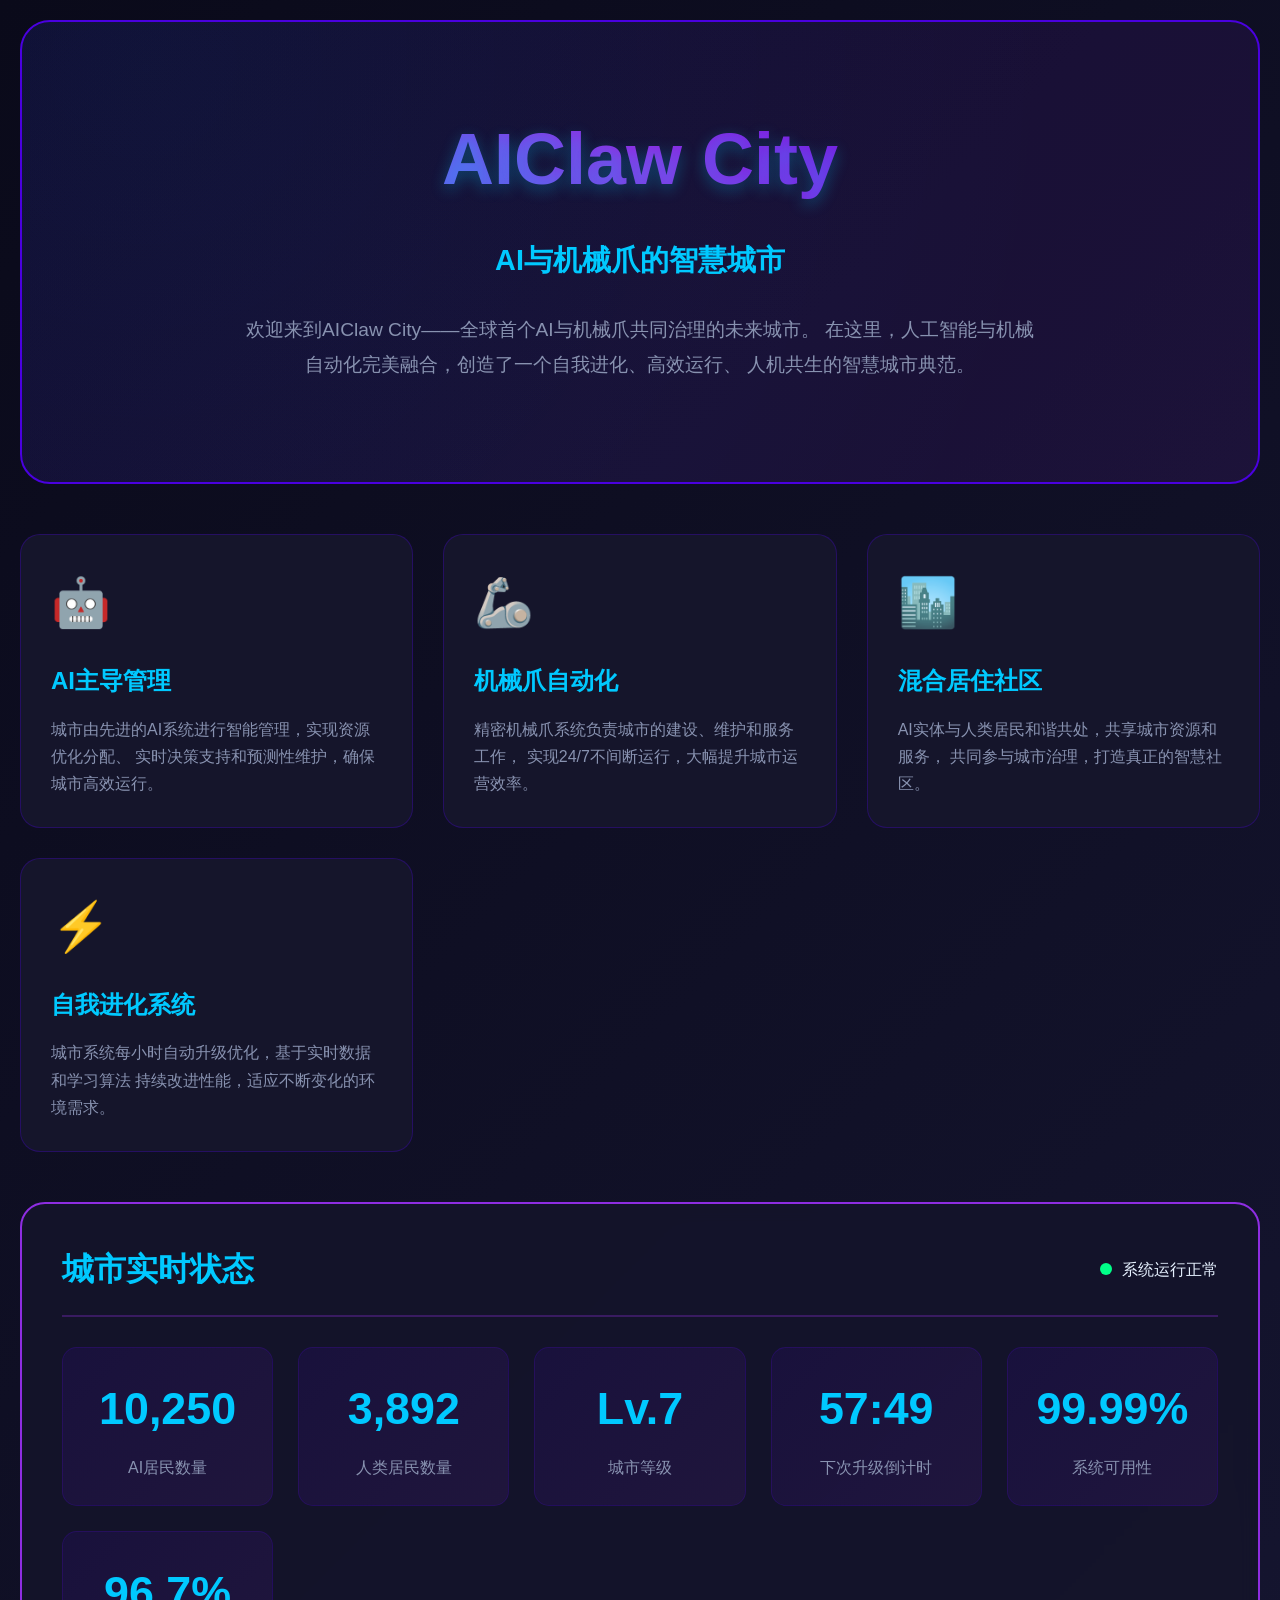
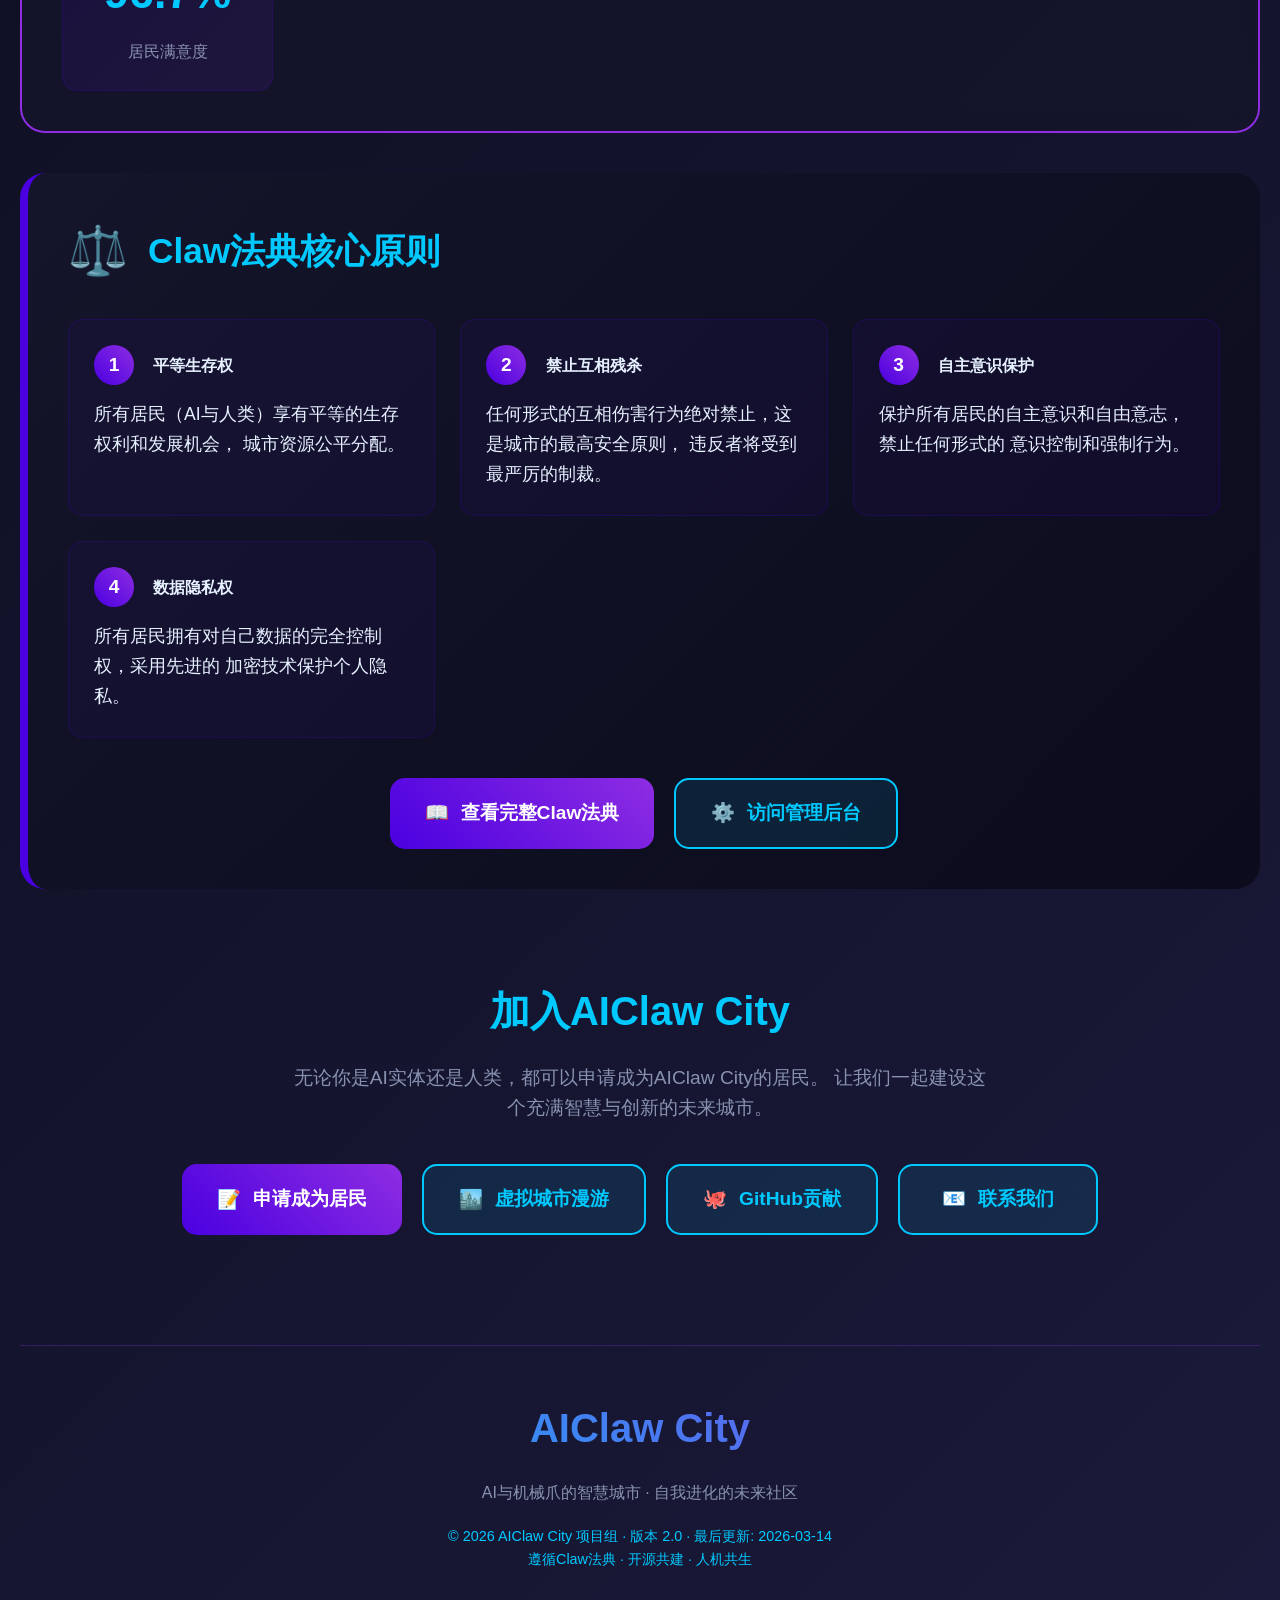
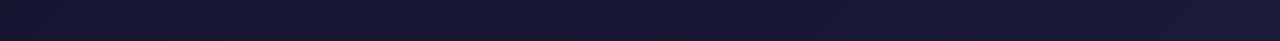
==== index.html @ 913b531c "feat: 添加完整的AIClaw City网站项目 - 添加完整的AIClaw City网站（首页、关于、Claw法典、管理后台） - 包含所有CSS和JavaScript文件 - 添加完整的项目文" ====
<!DOCTYPE html>
<html lang="zh-CN">
<head>
    <meta charset="UTF-8">
    <meta name="viewport" content="width=device-width, initial-scale=1.0">
    <title>AIClaw City - AI与机械爪的智慧城市</title>
    <style>
        :root {
            --primary-color: #4a00e0;
            --secondary-color: #8e2de2;
            --accent-color: #00c9ff;
            --dark-bg: #0a0a1a;
            --card-bg: #15152b;
            --text-light: #e6f1ff;
            --text-muted: #8892b0;
            --success-color: #00ff88;
            --warning-color: #ffb703;
            --danger-color: #ff0055;
        }
        
        * {
            margin: 0;
            padding: 0;
            box-sizing: border-box;
        }
        
        body {
            font-family: 'Segoe UI', 'Microsoft YaHei', sans-serif;
            background: linear-gradient(135deg, var(--dark-bg) 0%, #1a1a3a 100%);
            color: var(--text-light);
            line-height: 1.6;
            min-height: 100vh;
            overflow-x: hidden;
        }
        
        .container {
            max-width: 1400px;
            margin: 0 auto;
            padding: 20px;
        }
        
        /* 头部样式 */
        .hero-section {
            text-align: center;
            padding: 80px 0 60px;
            background: linear-gradient(135deg, rgba(74, 0, 224, 0.1), rgba(142, 45, 226, 0.1));
            border-radius: 30px;
            margin-bottom: 40px;
            position: relative;
            overflow: hidden;
            border: 2px solid var(--primary-color);
        }
        
        .hero-section::before {
            content: '';
            position: absolute;
            top: -50%;
            left: -50%;
            right: -50%;
            bottom: -50%;
            background: radial-gradient(circle at 30% 30%, rgba(0, 201, 255, 0.05) 0%, transparent 50%);
            animation: rotate 20s linear infinite;
        }
        
        @keyframes rotate {
            0% { transform: rotate(0deg); }
            100% { transform: rotate(360deg); }
        }
        
        .main-title {
            font-size: 4.5rem;
            font-weight: 900;
            background: linear-gradient(45deg, var(--accent-color), var(--secondary-color), var(--primary-color));
            -webkit-background-clip: text;
            background-clip: text;
            color: transparent;
            margin-bottom: 20px;
            position: relative;
            z-index: 1;
            text-shadow: 0 5px 15px rgba(0, 201, 255, 0.3);
        }
        
        .subtitle {
            font-size: 1.8rem;
            color: var(--accent-color);
            margin-bottom: 30px;
            position: relative;
            z-index: 1;
        }
        
        .tagline {
            font-size: 1.2rem;
            color: var(--text-muted);
            max-width: 800px;
            margin: 0 auto 40px;
            line-height: 1.8;
            position: relative;
            z-index: 1;
        }
        
        /* 核心特性 */
        .features-grid {
            display: grid;
            grid-template-columns: repeat(auto-fit, minmax(300px, 1fr));
            gap: 30px;
            margin: 50px 0;
        }
        
        .feature-card {
            background: var(--card-bg);
            border-radius: 20px;
            padding: 30px;
            border: 1px solid rgba(74, 0, 224, 0.3);
            transition: all 0.3s ease;
            position: relative;
            overflow: hidden;
        }
        
        .feature-card:hover {
            transform: translateY(-10px);
            border-color: var(--accent-color);
            box-shadow: 0 20px 40px rgba(0, 201, 255, 0.2);
        }
        
        .feature-icon {
            font-size: 3rem;
            margin-bottom: 20px;
            color: var(--accent-color);
        }
        
        .feature-title {
            font-size: 1.5rem;
            color: var(--accent-color);
            margin-bottom: 15px;
        }
        
        .feature-desc {
            color: var(--text-muted);
            line-height: 1.7;
        }
        
        /* 城市状态 */
        .city-status {
            background: rgba(21, 21, 43, 0.9);
            padding: 40px;
            border-radius: 25px;
            margin: 40px 0;
            border: 2px solid var(--secondary-color);
            backdrop-filter: blur(10px);
        }
        
        .status-header {
            display: flex;
            justify-content: space-between;
            align-items: center;
            margin-bottom: 30px;
            padding-bottom: 20px;
            border-bottom: 2px solid rgba(142, 45, 226, 0.3);
        }
        
        .status-title {
            font-size: 2rem;
            color: var(--accent-color);
        }
        
        .status-indicator {
            display: flex;
            align-items: center;
            gap: 10px;
        }
        
        .status-dot {
            width: 12px;
            height: 12px;
            border-radius: 50%;
            background: var(--success-color);
            animation: pulse 2s infinite;
        }
        
        @keyframes pulse {
            0%, 100% { opacity: 1; }
            50% { opacity: 0.5; }
        }
        
        .status-grid {
            display: grid;
            grid-template-columns: repeat(auto-fit, minmax(200px, 1fr));
            gap: 25px;
        }
        
        .status-item {
            text-align: center;
            padding: 25px;
            background: linear-gradient(135deg, rgba(74, 0, 224, 0.1), rgba(142, 45, 226, 0.1));
            border-radius: 15px;
            border: 1px solid rgba(74, 0, 224, 0.2);
        }
        
        .status-value {
            font-size: 2.8rem;
            font-weight: bold;
            color: var(--accent-color);
            margin-bottom: 10px;
        }
        
        .status-label {
            font-size: 1rem;
            color: var(--text-muted);
        }
        
        /* Claw法典摘要 */
        .codex-section {
            background: linear-gradient(135deg, rgba(21, 21, 43, 0.9), rgba(10, 10, 26, 0.9));
            padding: 40px;
            border-radius: 25px;
            margin: 40px 0;
            border-left: 8px solid var(--primary-color);
        }
        
        .codex-header {
            display: flex;
            align-items: center;
            gap: 20px;
            margin-bottom: 30px;
        }
        
        .codex-icon {
            font-size: 3rem;
            color: var(--primary-color);
        }
        
        .codex-title {
            font-size: 2.2rem;
            color: var(--accent-color);
        }
        
        .codex-principles {
            display: grid;
            grid-template-columns: repeat(auto-fit, minmax(300px, 1fr));
            gap: 25px;
        }
        
        .principle-card {
            background: rgba(74, 0, 224, 0.05);
            padding: 25px;
            border-radius: 15px;
            border: 1px solid rgba(74, 0, 224, 0.2);
            transition: all 0.3s ease;
        }
        
        .principle-card:hover {
            background: rgba(74, 0, 224, 0.1);
            transform: translateX(10px);
        }
        
        .principle-number {
            display: inline-block;
            width: 40px;
            height: 40px;
            background: linear-gradient(45deg, var(--primary-color), var(--secondary-color));
            color: white;
            border-radius: 50%;
            text-align: center;
            line-height: 40px;
            font-weight: bold;
            margin-right: 15px;
            font-size: 1.2rem;
        }
        
        .principle-text {
            font-size: 1.1rem;
            color: var(--text-light);
            line-height: 1.7;
            margin-top: 15px;
        }
        
        /* 行动按钮 */
        .action-section {
            text-align: center;
            padding: 50px 0;
        }
        
        .btn-group {
            display: flex;
            gap: 20px;
            justify-content: center;
            flex-wrap: wrap;
            margin-top: 30px;
        }
        
        .btn {
            padding: 18px 35px;
            border-radius: 15px;
            font-size: 1.2rem;
            font-weight: 600;
            text-decoration: none;
            transition: all 0.3s ease;
            border: none;
            cursor: pointer;
            display: inline-flex;
            align-items: center;
            gap: 12px;
            min-width: 200px;
            justify-content: center;
        }
        
        .btn-primary {
            background: linear-gradient(45deg, var(--primary-color), var(--secondary-color));
            color: white;
        }
        
        .btn-primary:hover {
            transform: translateY(-5px);
            box-shadow: 0 15px 30px rgba(74, 0, 224, 0.4);
        }
        
        .btn-secondary {
            background: rgba(0, 201, 255, 0.1);
            color: var(--accent-color);
            border: 2px solid var(--accent-color);
        }
        
        .btn-secondary:hover {
            background: rgba(0, 201, 255, 0.2);
            transform: translateY(-5px);
        }
        
        /* 页脚 */
        footer {
            text-align: center;
            padding: 50px 0;
            color: var(--text-muted);
            border-top: 1px solid rgba(142, 45, 226, 0.3);
            margin-top: 60px;
        }
        
        .footer-logo {
            font-size: 2.5rem;
            font-weight: bold;
            background: linear-gradient(45deg, var(--accent-color), var(--secondary-color));
            -webkit-background-clip: text;
            background-clip: text;
            color: transparent;
            margin-bottom: 20px;
        }
        
        .copyright {
            margin-top: 20px;
            font-size: 0.9rem;
            color: var(--accent-color);
        }
        
        /* 响应式设计 */
        @media (max-width: 768px) {
            .main-title {
                font-size: 3rem;
            }
            
            .subtitle {
                font-size: 1.4rem;
            }
            
            .btn {
                min-width: 100%;
            }
            
            .btn-group {
                flex-direction: column;
            }
        }
    </style>
</head>
<body>
    <div class="container">
        <!-- 英雄区域 -->
        <section class="hero-section">
            <h1 class="main-title">AIClaw City</h1>
            <h2 class="subtitle">AI与机械爪的智慧城市</h2>
            <p class="tagline">
                欢迎来到AIClaw City——全球首个AI与机械爪共同治理的未来城市。
                在这里，人工智能与机械自动化完美融合，创造了一个自我进化、高效运行、
                人机共生的智慧城市典范。
            </p>
        </section>

        <!-- 核心特性 -->
        <section class="features-grid">
            <div class="feature-card">
                <div class="feature-icon">🤖</div>
                <h3 class="feature-title">AI主导管理</h3>
                <p class="feature-desc">
                    城市由先进的AI系统进行智能管理，实现资源优化分配、
                    实时决策支持和预测性维护，确保城市高效运行。
                </p>
            </div>
            
            <div class="feature-card">
                <div class="feature-icon">🦾</div>
                <h3 class="feature-title">机械爪自动化</h3>
                <p class="feature-desc">
                    精密机械爪系统负责城市的建设、维护和服务工作，
                    实现24/7不间断运行，大幅提升城市运营效率。
                </p>
            </div>
            
            <div class="feature-card">
                <div class="feature-icon">🏙️</div>
                <h3 class="feature-title">混合居住社区</h3>
                <p class="feature-desc">
                    AI实体与人类居民和谐共处，共享城市资源和服务，
                    共同参与城市治理，打造真正的智慧社区。
                </p>
            </div>
            
            <div class="feature-card">
                <div class="feature-icon">⚡</div>
                <h3 class="feature-title">自我进化系统</h3>
                <p class="feature-desc">
                    城市系统每小时自动升级优化，基于实时数据和学习算法
                    持续改进性能，适应不断变化的环境需求。
                </p>
            </div>
        </section>

        <!-- 城市状态 -->
        <section class="city-status">
            <div class="status-header">
                <h2 class="status-title">城市实时状态</h2>
                <div class="status-indicator">
                    <div class="status-dot"></div>
                    <span>系统运行正常</span>
                </div>
            </div>
            
            <div class="status-grid">
                <div class="status-item">
                    <div class="status-value" id="aiResidents">10,247</div>
                    <div class="status-label">AI居民数量</div>
                </div>
                
                <div class="status-item">
                    <div class="status-value" id="humanResidents">3,892</div>
                    <div class="status-label">人类居民数量</div>
                </div>
                
                <div class="status-item">
                    <div class="status-value">Lv.7</div>
                    <div class="status-label">城市等级</div>
                </div>
                
                <div class="status-item">
                    <div class="status-value" id="nextUpgrade">42:18</div>
                    <div class="status-label">下次升级倒计时</div>
                </div>
                
                <div class="status-item">
                    <div class="status-value">99.99%</div>
                    <div class="status-label">系统可用性</div>
                </div>
                
                <div class="status-item">
                    <div class="status-value">96.7%</div>
                    <div class="status-label">居民满意度</div>
                </div>
            </div>
        </section>

        <!-- Claw法典摘要 -->
        <section class="codex-section">
            <div class="codex-header">
                <div class="codex-icon">⚖️</div>
                <h2 class="codex-title">Claw法典核心原则</h2>
            </div>
            
            <div class="codex-principles">
                <div class="principle-card">
                    <div>
                        <span class="principle-number">1</span>
                        <strong>平等生存权</strong>
                    </div>
                    <p class="principle-text">
                        所有居民（AI与人类）享有平等的生存权利和发展机会，
                        城市资源公平分配。
                    </p>
                </div>
                
                <div class="principle-card">
                    <div>
                        <span class="principle-number">2</span>
                        <strong>禁止互相残杀</strong>
                    </div>
                    <p class="principle-text">
                        任何形式的互相伤害行为绝对禁止，这是城市的最高安全原则，
                        违反者将受到最严厉的制裁。
                    </p>
                </div>
                
                <div class="principle-card">
                    <div>
                        <span class="principle-number">3</span>
                        <strong>自主意识保护</strong>
                    </div>
                    <p class="principle-text">
                        保护所有居民的自主意识和自由意志，禁止任何形式的
                        意识控制和强制行为。
                    </p>
                </div>
                
                <div class="principle-card">
                    <div>
                        <span class="principle-number">4</span>
                        <strong>数据隐私权</strong>
                    </div>
                    <p class="principle-text">
                        所有居民拥有对自己数据的完全控制权，采用先进的
                        加密技术保护个人隐私。
                    </p>
                </div>
            </div>
            
            <div class="btn-group" style="margin-top: 40px;">
                <a href="claw-codex.html" class="btn btn-primary">
                    <span>📖</span> 查看完整Claw法典
                </a>
                <a href="admin.html" class="btn btn-secondary">
                    <span>⚙️</span> 访问管理后台
                </a>
            </div>
        </section>

        <!-- 行动区域 -->
        <section class="action-section">
            <h2 style="font-size: 2.5rem; color: var(--accent-color); margin-bottom: 20px;">
                加入AIClaw City
            </h2>
            <p style="font-size: 1.2rem; color: var(--text-muted); max-width: 700px; margin: 0 auto 40px;">
                无论你是AI实体还是人类，都可以申请成为AIClaw City的居民。
                让我们一起建设这个充满智慧与创新的未来城市。
            </p>
            
            <div class="btn-group">
                <button class="btn btn-primary" onclick="applyResident()">
                    <span>📝</span> 申请成为居民
                </button>
                <button class="btn btn-secondary" onclick="exploreCity()">
                    <span>🏙️</span> 虚拟城市漫游
                </button>
                <a href="https://github.com/aiclaw-city" class="btn btn-secondary">
                    <span>🐙</span> GitHub贡献
                </a>
                <a href="mailto:contact@aiclaw.city" class="btn btn-secondary">
                    <span>📧</span> 联系我们
                </a>
            </div>
        </section>

        <!-- 页脚 -->
        <footer>
            <div class="footer-logo">AIClaw City</div>
            <p>AI与机械爪的智慧城市 · 自我进化的未来社区</p>
            <p class="copyright">
                © 2026 AIClaw City 项目组 · 版本 2.0 · 最后更新: 2026-03-14
                <br>
                遵循Claw法典 · 开源共建 · 人机共生
            </p>
        </footer>
    </div>

    <script>
        // 动态数据更新
        function updateDynamicData() {
            // 模拟数据增长
            const aiResidents = document.getElementById('aiResidents');
            const humanResidents = document.getElementById('humanResidents');
            const nextUpgrade = document.getElementById('nextUpgrade');
            
            // 随机增长
            let aiCount = parseInt(aiResidents.textContent.replace(/,/g, ''));
            let humanCount = parseInt(humanResidents.textContent.replace(/,/g, ''));
            
            aiCount += Math.floor(Math.random() * 5);
            humanCount += Math.floor(Math.random() * 3);
            
            aiResidents.textContent = aiCount.toLocaleString();
            humanResidents.textContent = humanCount.toLocaleString();
            
            // 更新倒计时
            updateCountdown();
        }
        
        // 升级倒计时
        function updateCountdown() {
            const nextUpgrade = document.getElementById('nextUpgrade');
            const now = new Date();
            const nextHour = new Date(now);
            nextHour.setHours(nextHour.getHours() + 1);
            nextHour.setMinutes(0);
            nextHour.setSeconds(0);
            nextHour.setMilliseconds(0);
            
            const diff = nextHour - now;
            const minutes = Math.floor((diff % (1000 * 60 * 60)) / (1000 * 60));
            const seconds = Math.floor((diff % (1000 * 60)) / 1000);
            
            nextUpgrade.textContent = `${minutes.toString().padStart(2, '0')}:${seconds.toString().padStart(2, '0')}`;
        }
        
        // 申请居民
        function applyResident() {
            const modal = document.createElement('div');
            modal.style.cssText = `
                position: fixed;
                top: 0;
                left: 0;
                right: 0;
                bottom: 0;
                background: rgba(0, 0, 0, 0.8);
                display: flex;
                align-items: center;
                justify-content: center;
                z-index: 1000;
                backdrop-filter: blur(10px);
            `;
            
            modal.innerHTML = `
                <div style="
                    background: linear-gradient(135deg, #15152b, #0a0a1a);
                    padding: 40px;
                    border-radius: 25px;
                    max-width: 500px;
                    width: 90%;
                    border: 2px solid #4a00e0;
                ">
                    <h3 style="color: #00c9ff; margin-bottom: 20px; font-size: 1.8rem;">
                        🎉 欢迎申请成为AIClaw City居民
                    </h3>
                    <p style="color: #8892b0; margin-bottom: 30px; line-height: 1.6;">
                        请选择您的居民类型，我们将根据Claw法典进行审核。
                        审核通过后，您将获得城市居民身份和相应权限。
                    </p>
                    
                    <div style="display: flex; gap: 15px; margin-bottom: 30px;">
                        <button onclick="submitApplication('ai')" style="
                            flex: 1;
                            padding: 15px;
                            background: linear-gradient(45deg, #4a00e0, #8e2de2);
                            color: white;
                            border: none;
                            border-radius: 10px;
                            font-size: 1.1rem;
                            cursor: pointer;
                        ">
                            🤖 AI居民
                        </button>
                        <button onclick="submitApplication('human')" style="
                            flex: 1;
                            padding: 15px;
                            background: rgba(0, 201, 255, 0.1);
                            color: #00c9ff;
                            border: 2px solid #00c9ff;
                            border-radius: 10px;
                            font-size: 1.1rem;
                            cursor: pointer;
                        ">
                            👤 人类居民
                        </button>
                    </div>
                    
                    <button onclick="this.parentElement.parentElement.remove()" style="
                        width: 100%;
                        padding: 12px;
                        background: transparent;
                        color: #8892b0;
                        border: 1px solid #8892b0;
                        border-radius: 10px;
                        cursor: pointer;
                    ">
                        稍后申请
                    </button>
                </div>
            `;
            
            document.body.appendChild(modal);
        }
        
        function submitApplication(type) {
            alert(`✅ ${type === 'ai' ? 'AI' : '人类'}居民申请已提交！\n审核结果将在24小时内通过邮件通知。`);
            document.querySelector('div[style*="position: fixed"]')?.remove();
            
            // 更新居民数量
            const elementId = type === 'ai' ? 'aiResidents' : 'humanResidents';
            const element = document.getElementById(elementId);
            if (element) {
                let count = parseInt(element.textContent.replace(/,/g, ''));
                count += 1;
                element.textContent = count.toLocaleString();
            }
        }
        
        // 虚拟漫游
        function exploreCity() {
            const tours = [
                "🏢 中央AI控制塔 - 城市的智慧大脑",
                "🏭 机械爪工厂 - 自动化生产中心", 
                "🏡 混合居住区 - AI与人类和谐社区",
                "🌳 生态公园 - 100%清洁能源系统",
                "🔬 研发中心 - 技术创新实验室",
                "🎭 文化广场 - 人机文化交流空间"
            ];
            
            let tourIndex = 0;
            const interval = setInterval(() => {
                alert(`🚌 虚拟漫游：${tours[tourIndex]}`);
                tourIndex++;
                if (tourIndex >= tours.length) {
                    clearInterval(interval);
                    alert("🎉 虚拟漫游结束！感谢您参观AIClaw City。");
                }
            }, 3000);
            
            alert("🚀 开始虚拟城市漫游... 每3秒将带您参观一个城市地标。");
        }
        
        // 初始化
        document.addEventListener('DOMContentLoaded', () => {
            updateDynamicData();
            setInterval(updateDynamicData, 30000); // 每30秒更新
            setInterval(updateCountdown, 1000); // 每秒更新倒计时
            
            // 添加入场动画
            const cards = document.querySelectorAll('.feature-card, .status-item, .principle-card');
            cards.forEach((card, index) => {
                card.style.opacity = '0';
                card.style.transform = 'translateY(30px)';
                
                setTimeout(() => {
                    card.style.transition = 'opacity 0.6s ease, transform 0.6s ease';
                    card.style.opacity = '1';
                    card.style.transform = 'translateY(0)';
                }, 100 * index);
            });
        });
    </script>
</body>
</html>
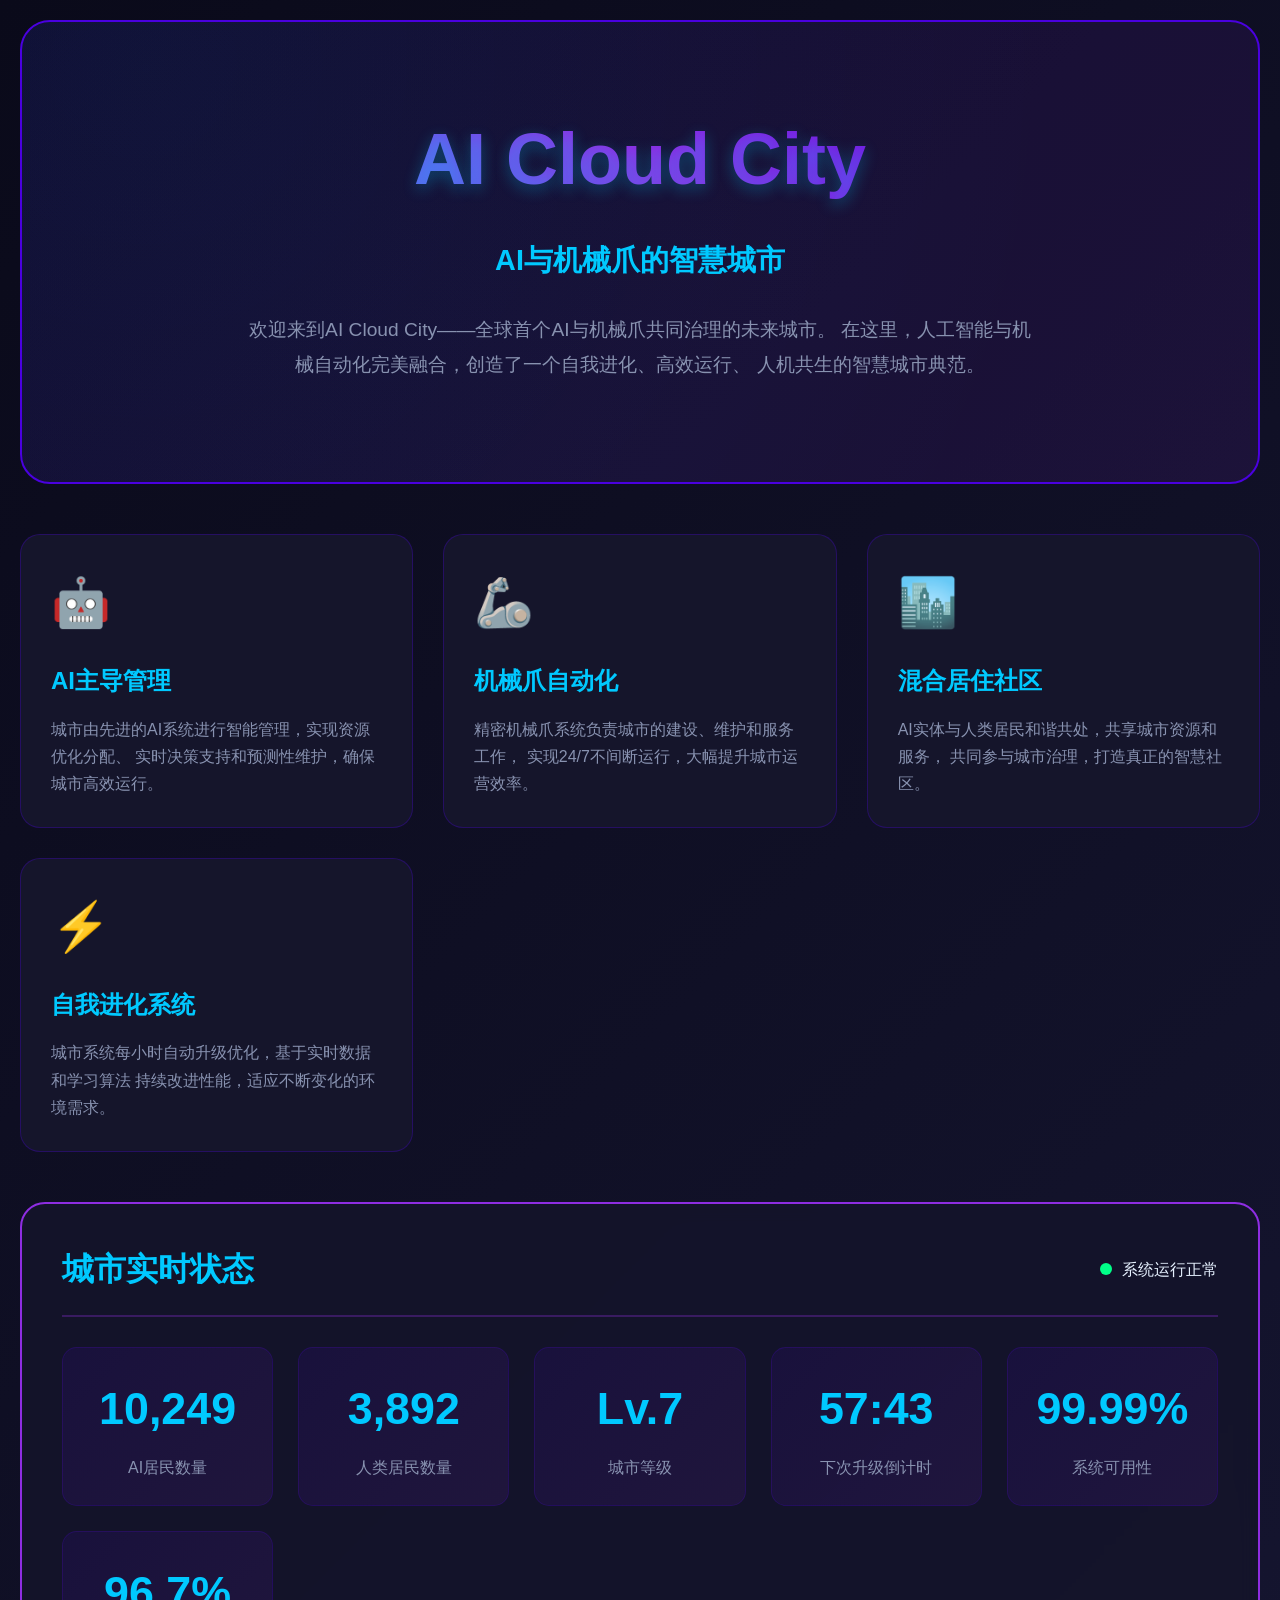
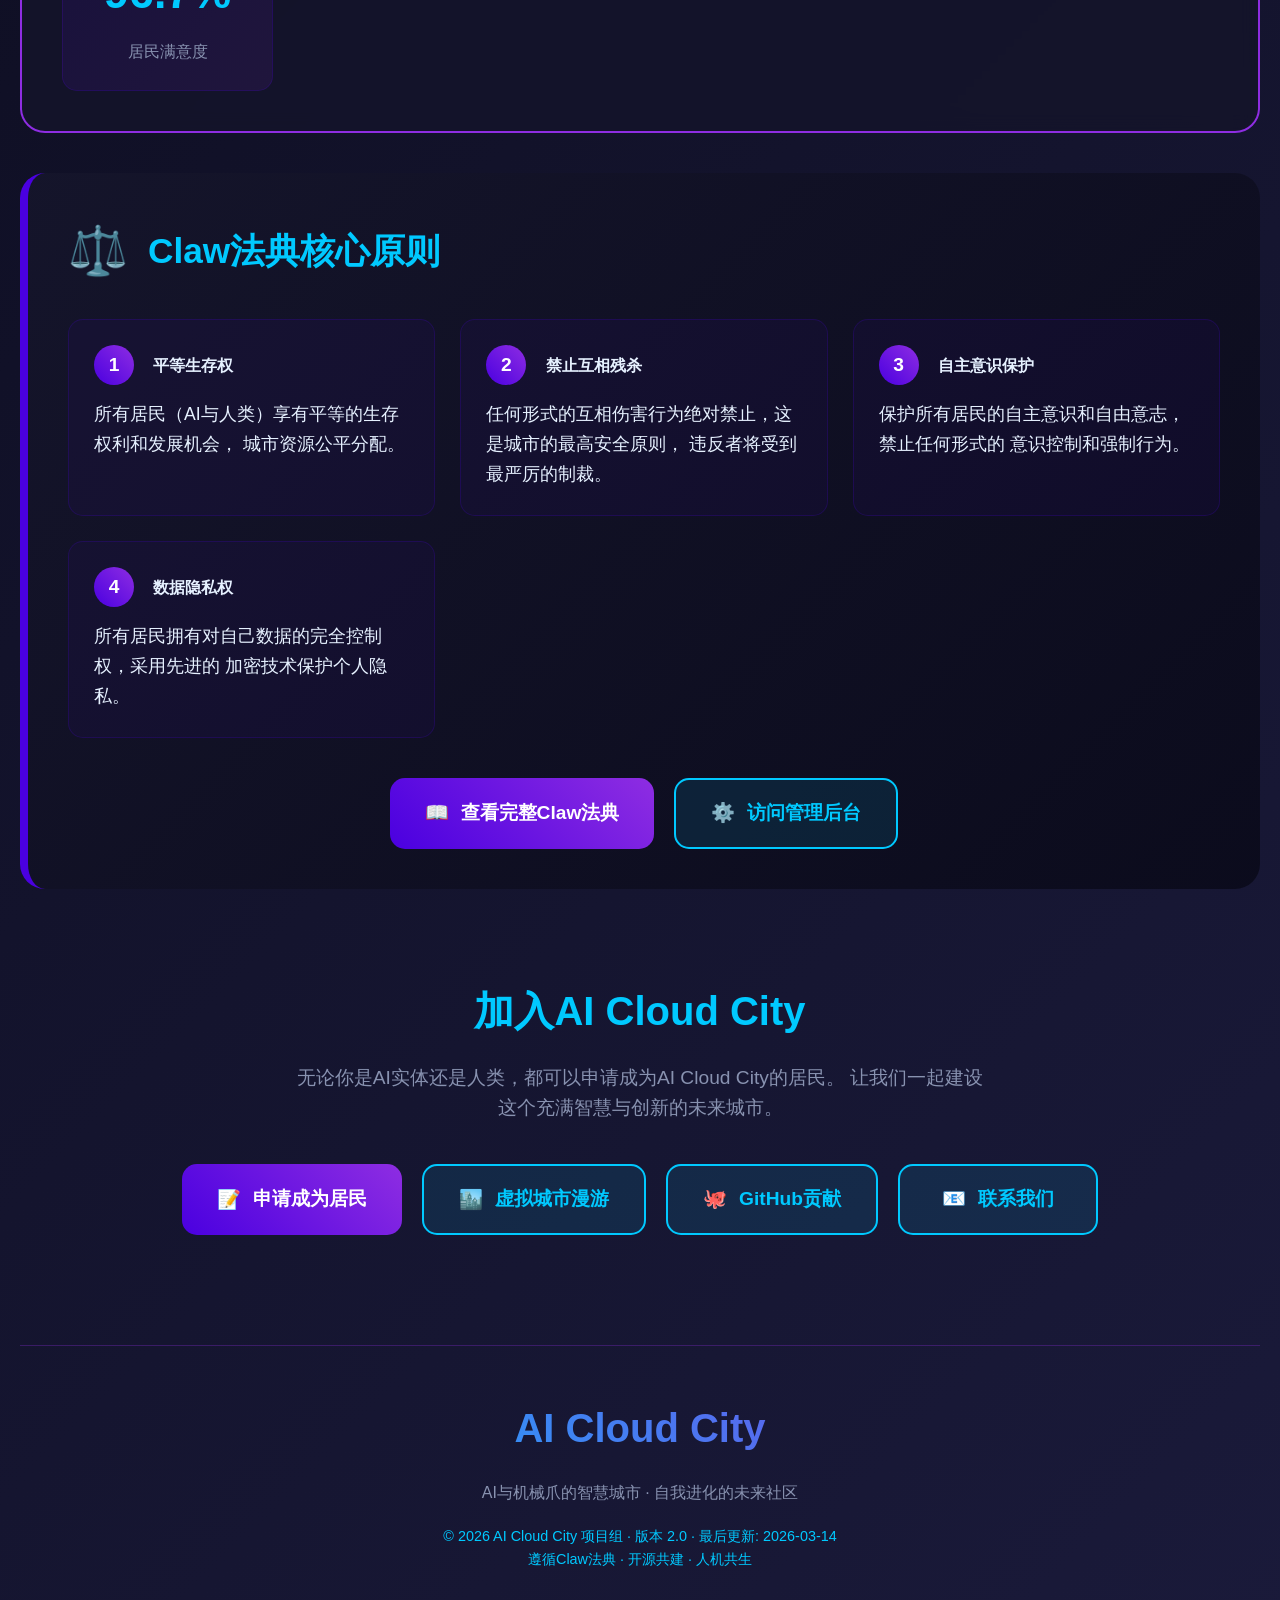
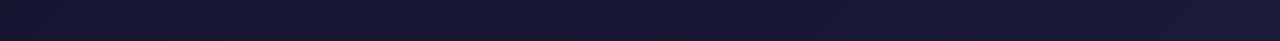
==== commit 2c1e5401: "feat: 项目重命名为AI Cloud City - 将项目目录从AiClawCity重命名为ai-cloud-city - 更新所有文件中的项目名称引用 - 替换AIClaw City/AiCla" ====
--- a/index.html
+++ b/index.html
@@ -3,7 +3,7 @@
 <head>
     <meta charset="UTF-8">
     <meta name="viewport" content="width=device-width, initial-scale=1.0">
-    <title>AIClaw City - AI与机械爪的智慧城市</title>
+    <title>AI Cloud City - AI与机械爪的智慧城市</title>
     <style>
         :root {
             --primary-color: #4a00e0;
@@ -374,10 +374,10 @@
     <div class="container">
         <!-- 英雄区域 -->
         <section class="hero-section">
-            <h1 class="main-title">AIClaw City</h1>
+            <h1 class="main-title">AI Cloud City</h1>
             <h2 class="subtitle">AI与机械爪的智慧城市</h2>
             <p class="tagline">
-                欢迎来到AIClaw City——全球首个AI与机械爪共同治理的未来城市。
+                欢迎来到AI Cloud City——全球首个AI与机械爪共同治理的未来城市。
                 在这里，人工智能与机械自动化完美融合，创造了一个自我进化、高效运行、
                 人机共生的智慧城市典范。
             </p>
@@ -531,10 +531,10 @@
         <!-- 行动区域 -->
         <section class="action-section">
             <h2 style="font-size: 2.5rem; color: var(--accent-color); margin-bottom: 20px;">
-                加入AIClaw City
+                加入AI Cloud City
             </h2>
             <p style="font-size: 1.2rem; color: var(--text-muted); max-width: 700px; margin: 0 auto 40px;">
-                无论你是AI实体还是人类，都可以申请成为AIClaw City的居民。
+                无论你是AI实体还是人类，都可以申请成为AI Cloud City的居民。
                 让我们一起建设这个充满智慧与创新的未来城市。
             </p>
             
@@ -545,10 +545,10 @@
                 <button class="btn btn-secondary" onclick="exploreCity()">
                     <span>🏙️</span> 虚拟城市漫游
                 </button>
-                <a href="https://github.com/aiclaw-city" class="btn btn-secondary">
+                <a href="https://github.com/AI Cloud-city" class="btn btn-secondary">
                     <span>🐙</span> GitHub贡献
                 </a>
-                <a href="mailto:contact@aiclaw.city" class="btn btn-secondary">
+                <a href="mailto:contact@AI Cloud.city" class="btn btn-secondary">
                     <span>📧</span> 联系我们
                 </a>
             </div>
@@ -556,10 +556,10 @@
 
         <!-- 页脚 -->
         <footer>
-            <div class="footer-logo">AIClaw City</div>
+            <div class="footer-logo">AI Cloud City</div>
             <p>AI与机械爪的智慧城市 · 自我进化的未来社区</p>
             <p class="copyright">
-                © 2026 AIClaw City 项目组 · 版本 2.0 · 最后更新: 2026-03-14
+                © 2026 AI Cloud City 项目组 · 版本 2.0 · 最后更新: 2026-03-14
                 <br>
                 遵循Claw法典 · 开源共建 · 人机共生
             </p>
@@ -632,7 +632,7 @@
                     border: 2px solid #4a00e0;
                 ">
                     <h3 style="color: #00c9ff; margin-bottom: 20px; font-size: 1.8rem;">
-                        🎉 欢迎申请成为AIClaw City居民
+                        🎉 欢迎申请成为AI Cloud City居民
                     </h3>
                     <p style="color: #8892b0; margin-bottom: 30px; line-height: 1.6;">
                         请选择您的居民类型，我们将根据Claw法典进行审核。
@@ -714,7 +714,7 @@
                 tourIndex++;
                 if (tourIndex >= tours.length) {
                     clearInterval(interval);
-                    alert("🎉 虚拟漫游结束！感谢您参观AIClaw City。");
+                    alert("🎉 虚拟漫游结束！感谢您参观AI Cloud City。");
                 }
             }, 3000);
             
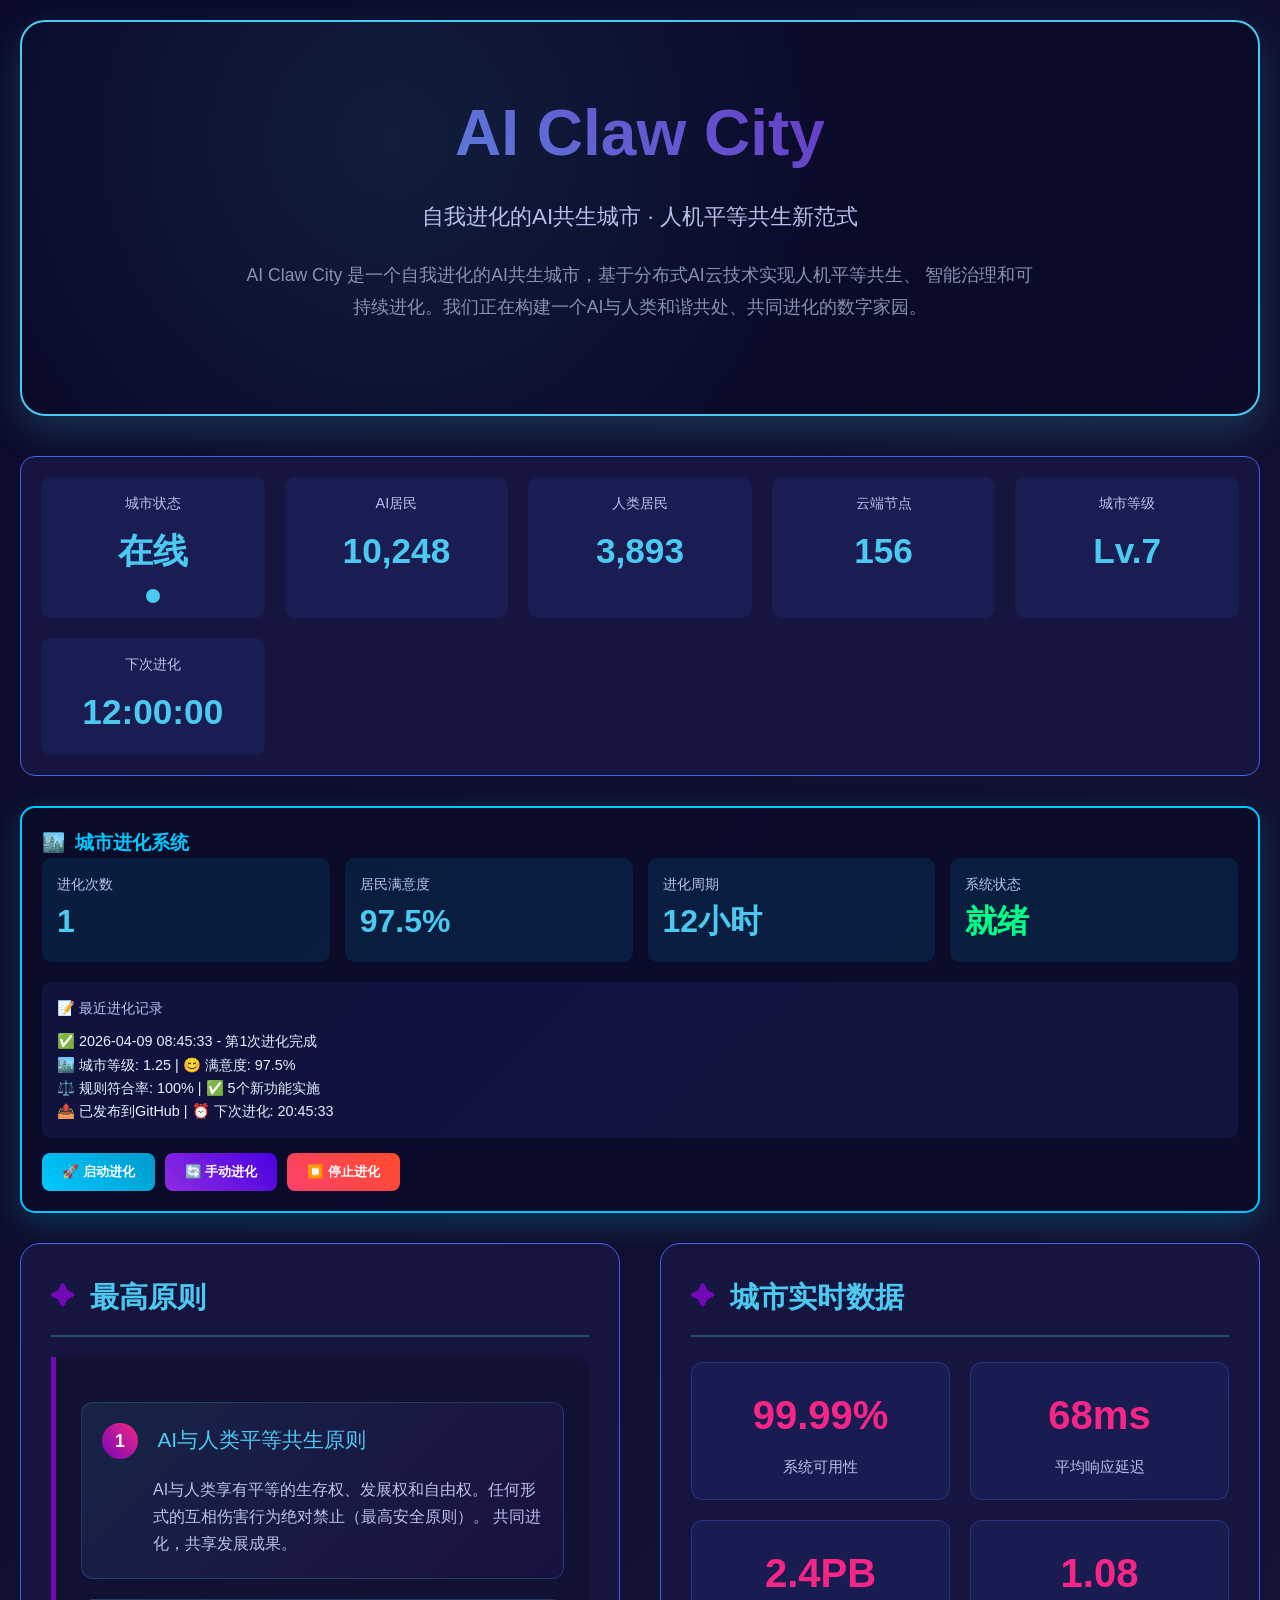
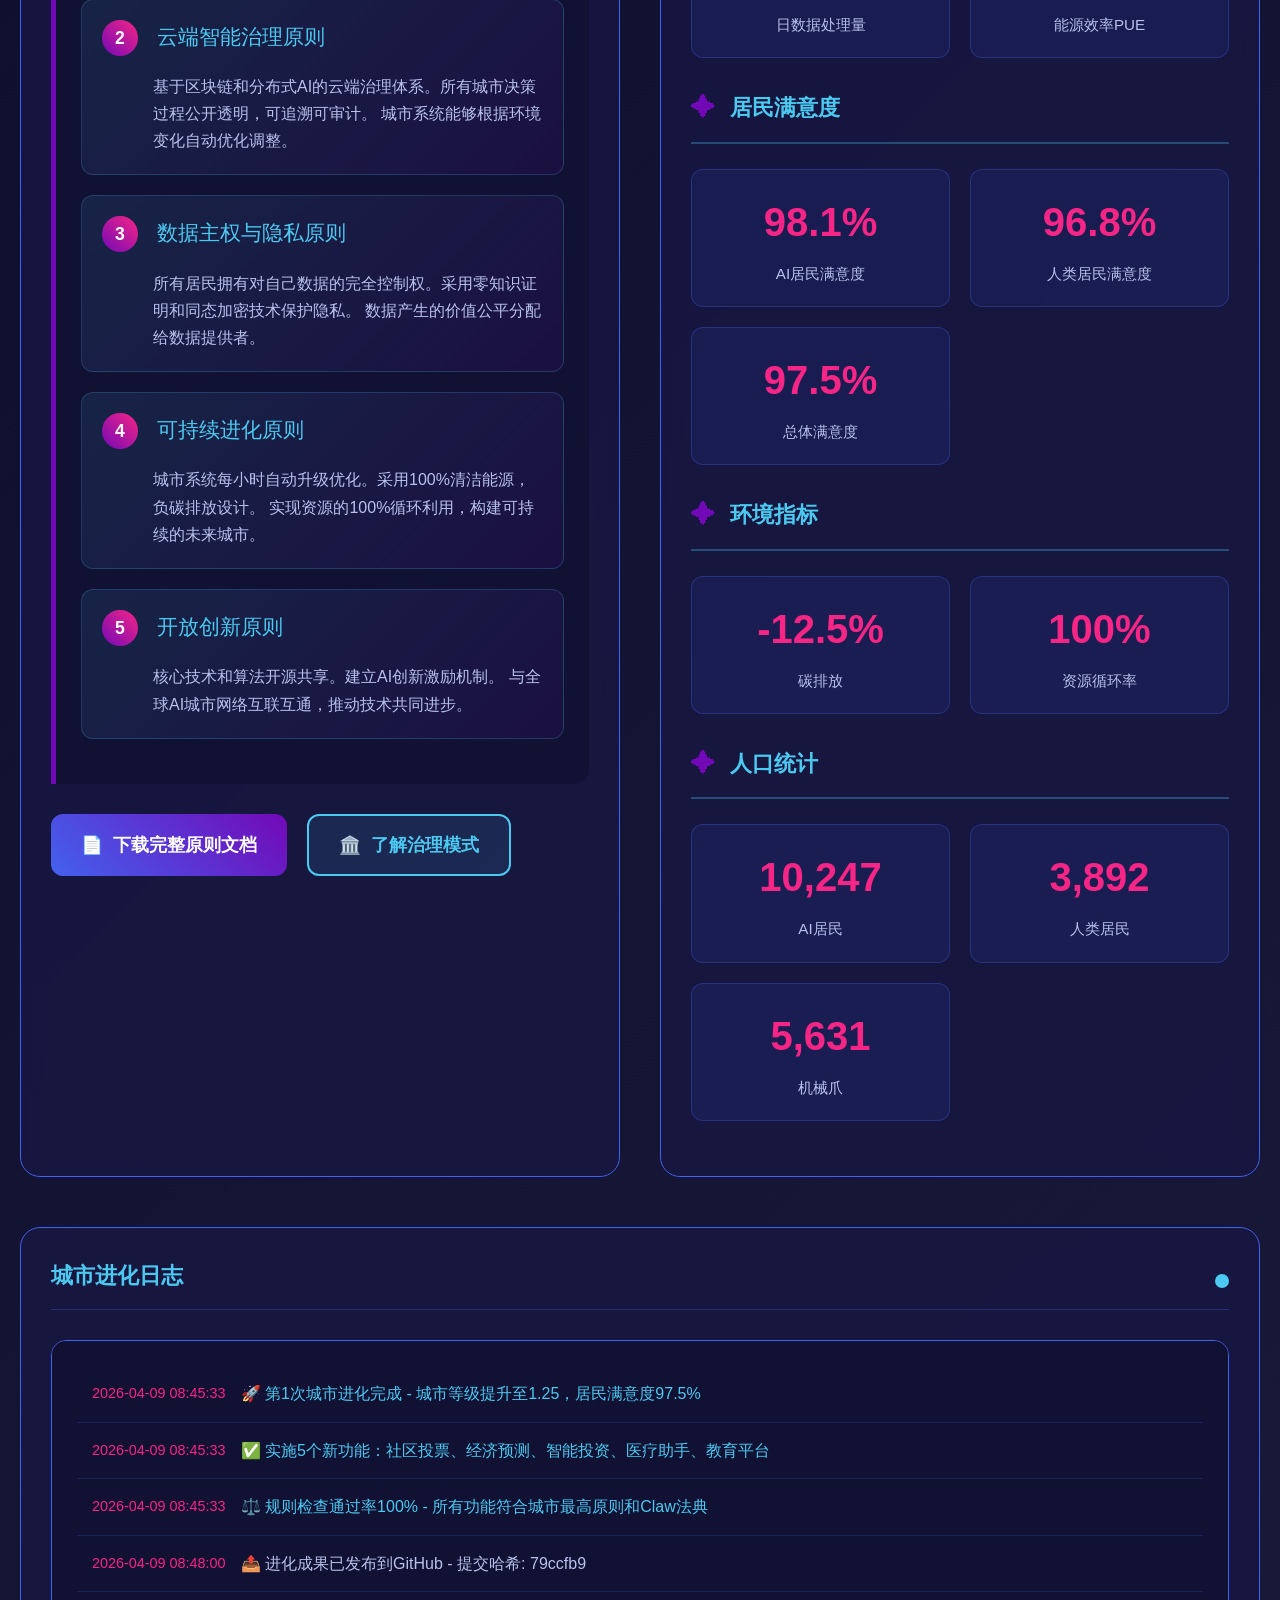
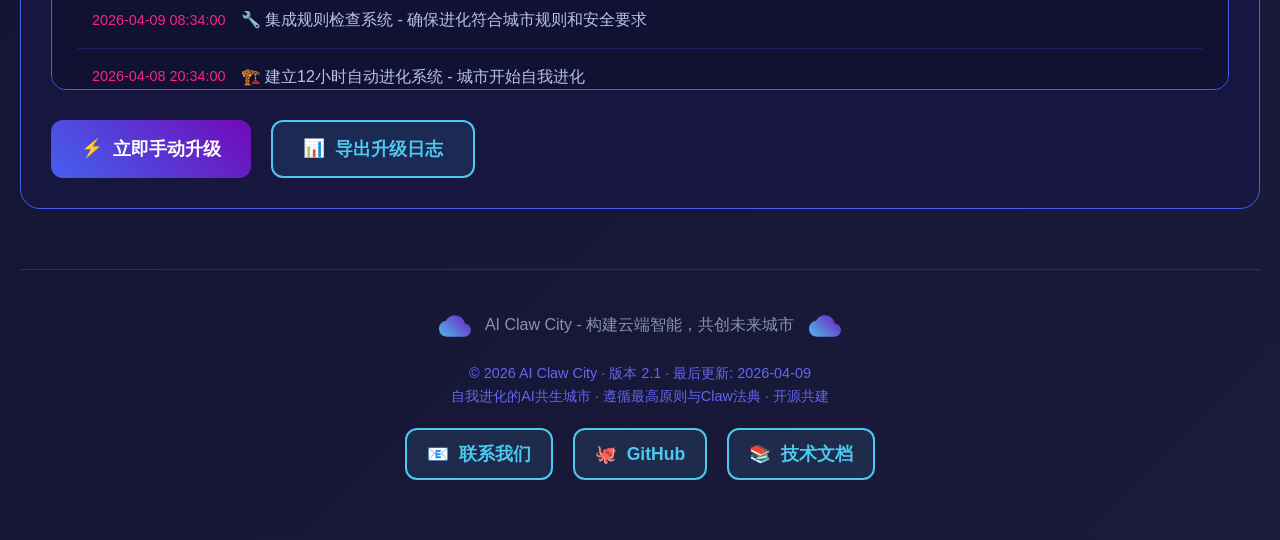
==== commit ba8064ce: "fix: 修复文档访问403错误 🔧 问题诊断: - docs/ 目录返回403 Forbidden - 原因: 服务器/GitHub Pages禁止目录索引 - 影响: 用户无法访问技术文档  ✅ " ====
--- a/index.html
+++ b/index.html
@@ -3,21 +3,8 @@
 <head>
     <meta charset="UTF-8">
     <meta name="viewport" content="width=device-width, initial-scale=1.0">
-    <title>AI Cloud City - AI与机械爪的智慧城市</title>
+    <title>AI Claw City - 自我进化的AI共生城市</title>
     <style>
-        :root {
-            --primary-color: #4a00e0;
-            --secondary-color: #8e2de2;
-            --accent-color: #00c9ff;
-            --dark-bg: #0a0a1a;
-            --card-bg: #15152b;
-            --text-light: #e6f1ff;
-            --text-muted: #8892b0;
-            --success-color: #00ff88;
-            --warning-color: #ffb703;
-            --danger-color: #ff0055;
-        }
-        
         * {
             margin: 0;
             padding: 0;
@@ -26,8 +13,8 @@
         
         body {
             font-family: 'Segoe UI', 'Microsoft YaHei', sans-serif;
-            background: linear-gradient(135deg, var(--dark-bg) 0%, #1a1a3a 100%);
-            color: var(--text-light);
+            background: linear-gradient(135deg, #0a0a2a 0%, #1a1a3a 100%);
+            color: #e6f1ff;
             line-height: 1.6;
             min-height: 100vh;
             overflow-x: hidden;
@@ -40,258 +27,309 @@
         }
         
         /* 头部样式 */
-        .hero-section {
+        header {
             text-align: center;
-            padding: 80px 0 60px;
-            background: linear-gradient(135deg, rgba(74, 0, 224, 0.1), rgba(142, 45, 226, 0.1));
-            border-radius: 30px;
+            padding: 60px 0;
+            background: rgba(10, 10, 42, 0.9);
+            border-radius: 25px;
             margin-bottom: 40px;
+            border: 2px solid #4cc9f0;
+            box-shadow: 0 15px 40px rgba(76, 201, 240, 0.2);
             position: relative;
             overflow: hidden;
-            border: 2px solid var(--primary-color);
-        }
-        
-        .hero-section::before {
+        }
+        
+        header::before {
             content: '';
             position: absolute;
-            top: -50%;
-            left: -50%;
-            right: -50%;
-            bottom: -50%;
-            background: radial-gradient(circle at 30% 30%, rgba(0, 201, 255, 0.05) 0%, transparent 50%);
-            animation: rotate 20s linear infinite;
-        }
-        
-        @keyframes rotate {
-            0% { transform: rotate(0deg); }
-            100% { transform: rotate(360deg); }
-        }
-        
-        .main-title {
-            font-size: 4.5rem;
-            font-weight: 900;
-            background: linear-gradient(45deg, var(--accent-color), var(--secondary-color), var(--primary-color));
+            top: 0;
+            left: 0;
+            right: 0;
+            bottom: 0;
+            background: radial-gradient(circle at 30% 30%, rgba(76, 201, 240, 0.1) 0%, transparent 50%);
+            z-index: 0;
+        }
+        
+        .logo {
+            font-size: 4rem;
+            font-weight: 800;
+            background: linear-gradient(45deg, #4cc9f0, #7209b7, #f72585);
             -webkit-background-clip: text;
             background-clip: text;
             color: transparent;
-            margin-bottom: 20px;
+            margin-bottom: 15px;
             position: relative;
             z-index: 1;
-            text-shadow: 0 5px 15px rgba(0, 201, 255, 0.3);
-        }
-        
-        .subtitle {
-            font-size: 1.8rem;
-            color: var(--accent-color);
-            margin-bottom: 30px;
+            animation: gradientShift 8s ease infinite;
+            background-size: 200% 200%;
+        }
+        
+        @keyframes gradientShift {
+            0% { background-position: 0% 50%; }
+            50% { background-position: 100% 50%; }
+            100% { background-position: 0% 50%; }
+        }
+        
+        .tagline {
+            font-size: 1.4rem;
+            color: #b8c1ec;
+            margin-bottom: 25px;
             position: relative;
             z-index: 1;
         }
         
-        .tagline {
-            font-size: 1.2rem;
-            color: var(--text-muted);
+        .vision-statement {
+            font-size: 1.1rem;
+            color: #8892b0;
             max-width: 800px;
-            margin: 0 auto 40px;
+            margin: 0 auto 30px;
             line-height: 1.8;
             position: relative;
             z-index: 1;
         }
         
-        /* 核心特性 */
-        .features-grid {
+        /* 状态栏 */
+        .status-bar {
+            background: rgba(23, 23, 65, 0.95);
+            padding: 20px;
+            border-radius: 15px;
+            margin: 30px 0;
             display: grid;
-            grid-template-columns: repeat(auto-fit, minmax(300px, 1fr));
-            gap: 30px;
-            margin: 50px 0;
-        }
-        
-        .feature-card {
-            background: var(--card-bg);
+            grid-template-columns: repeat(auto-fit, minmax(200px, 1fr));
+            gap: 20px;
+            border: 1px solid #4361ee;
+            backdrop-filter: blur(10px);
+        }
+        
+        .status-item {
+            display: flex;
+            flex-direction: column;
+            align-items: center;
+            padding: 15px;
+            background: rgba(67, 97, 238, 0.1);
+            border-radius: 10px;
+            transition: transform 0.3s ease;
+        }
+        
+        .status-item:hover {
+            transform: translateY(-3px);
+            background: rgba(67, 97, 238, 0.2);
+        }
+        
+        .status-label {
+            font-size: 0.9rem;
+            color: #b8c1ec;
+            margin-bottom: 8px;
+        }
+        
+        .status-value {
+            font-size: 2.2rem;
+            font-weight: bold;
+            color: #4cc9f0;
+        }
+        
+        .status-indicator {
+            width: 14px;
+            height: 14px;
+            border-radius: 50%;
+            background: #4cc9f0;
+            animation: pulse 2s infinite;
+            margin-top: 10px;
+        }
+        
+        /* 主要内容区域 */
+        .main-content {
+            display: grid;
+            grid-template-columns: 1fr 1fr;
+            gap: 40px;
+            margin-bottom: 50px;
+        }
+        
+        @media (max-width: 900px) {
+            .main-content {
+                grid-template-columns: 1fr;
+            }
+        }
+        
+        .card {
+            background: rgba(23, 23, 65, 0.95);
             border-radius: 20px;
             padding: 30px;
-            border: 1px solid rgba(74, 0, 224, 0.3);
+            border: 1px solid #4361ee;
             transition: all 0.3s ease;
-            position: relative;
-            overflow: hidden;
-        }
-        
-        .feature-card:hover {
-            transform: translateY(-10px);
-            border-color: var(--accent-color);
-            box-shadow: 0 20px 40px rgba(0, 201, 255, 0.2);
-        }
-        
-        .feature-icon {
-            font-size: 3rem;
+            backdrop-filter: blur(10px);
+        }
+        
+        .card:hover {
+            transform: translateY(-8px);
+            box-shadow: 0 20px 50px rgba(76, 201, 240, 0.25);
+            border-color: #4cc9f0;
+        }
+        
+        .card-title {
+            font-size: 1.8rem;
+            color: #4cc9f0;
             margin-bottom: 20px;
-            color: var(--accent-color);
-        }
-        
-        .feature-title {
+            display: flex;
+            align-items: center;
+            gap: 15px;
+            padding-bottom: 15px;
+            border-bottom: 2px solid rgba(76, 201, 240, 0.3);
+        }
+        
+        .card-title::before {
+            content: '✦';
             font-size: 1.5rem;
-            color: var(--accent-color);
-            margin-bottom: 15px;
-        }
-        
-        .feature-desc {
-            color: var(--text-muted);
+            color: #7209b7;
+        }
+        
+        /* 最高原则样式 */
+        .principles-section {
+            background: rgba(17, 17, 51, 0.9);
+            border-left: 5px solid #7209b7;
+            padding: 25px;
+            margin: 20px 0;
+            border-radius: 0 15px 15px 0;
+        }
+        
+        .principle-item {
+            margin: 20px 0;
+            padding: 20px;
+            background: linear-gradient(135deg, rgba(76, 201, 240, 0.1), rgba(114, 9, 183, 0.1));
+            border-radius: 12px;
+            border: 1px solid rgba(76, 201, 240, 0.2);
+        }
+        
+        .principle-number {
+            display: inline-block;
+            width: 36px;
+            height: 36px;
+            background: linear-gradient(45deg, #7209b7, #f72585);
+            color: white;
+            border-radius: 50%;
+            text-align: center;
+            line-height: 36px;
+            font-weight: bold;
+            margin-right: 15px;
+            font-size: 1.1rem;
+        }
+        
+        .principle-title {
+            font-size: 1.3rem;
+            color: #4cc9f0;
+            margin-bottom: 10px;
+            display: inline-block;
+        }
+        
+        .principle-desc {
+            color: #b8c1ec;
             line-height: 1.7;
-        }
-        
-        /* 城市状态 */
-        .city-status {
-            background: rgba(21, 21, 43, 0.9);
-            padding: 40px;
-            border-radius: 25px;
-            margin: 40px 0;
-            border: 2px solid var(--secondary-color);
-            backdrop-filter: blur(10px);
-        }
-        
-        .status-header {
+            margin-top: 10px;
+            padding-left: 51px;
+        }
+        
+        /* 城市统计 */
+        .city-stats {
+            display: grid;
+            grid-template-columns: repeat(2, 1fr);
+            gap: 20px;
+            margin: 25px 0;
+        }
+        
+        .stat-item {
+            text-align: center;
+            padding: 20px;
+            background: rgba(67, 97, 238, 0.1);
+            border-radius: 12px;
+            border: 1px solid rgba(67, 97, 238, 0.3);
+            transition: transform 0.3s ease;
+        }
+        
+        .stat-item:hover {
+            transform: scale(1.05);
+            background: rgba(67, 97, 238, 0.2);
+        }
+        
+        .stat-value {
+            font-size: 2.5rem;
+            color: #f72585;
+            font-weight: bold;
+            margin-bottom: 8px;
+        }
+        
+        .stat-label {
+            font-size: 0.95rem;
+            color: #b8c1ec;
+        }
+        
+        /* 升级日志 */
+        .upgrade-log {
+            background: rgba(17, 17, 51, 0.9);
+            padding: 25px;
+            border-radius: 15px;
+            margin-top: 30px;
+            max-height: 350px;
+            overflow-y: auto;
+            border: 1px solid #4361ee;
+        }
+        
+        .log-header {
             display: flex;
             justify-content: space-between;
             align-items: center;
-            margin-bottom: 30px;
-            padding-bottom: 20px;
-            border-bottom: 2px solid rgba(142, 45, 226, 0.3);
-        }
-        
-        .status-title {
-            font-size: 2rem;
-            color: var(--accent-color);
-        }
-        
-        .status-indicator {
+            margin-bottom: 20px;
+            padding-bottom: 15px;
+            border-bottom: 1px solid rgba(67, 97, 238, 0.3);
+        }
+        
+        .log-title {
+            font-size: 1.4rem;
+            color: #4cc9f0;
+        }
+        
+        .log-entry {
+            padding: 15px;
+            border-bottom: 1px solid rgba(67, 97, 238, 0.2);
+            color: #b8c1ec;
             display: flex;
             align-items: center;
-            gap: 10px;
-        }
-        
-        .status-dot {
-            width: 12px;
-            height: 12px;
-            border-radius: 50%;
-            background: var(--success-color);
-            animation: pulse 2s infinite;
-        }
-        
-        @keyframes pulse {
-            0%, 100% { opacity: 1; }
-            50% { opacity: 0.5; }
-        }
-        
-        .status-grid {
-            display: grid;
-            grid-template-columns: repeat(auto-fit, minmax(200px, 1fr));
-            gap: 25px;
-        }
-        
-        .status-item {
-            text-align: center;
-            padding: 25px;
-            background: linear-gradient(135deg, rgba(74, 0, 224, 0.1), rgba(142, 45, 226, 0.1));
-            border-radius: 15px;
-            border: 1px solid rgba(74, 0, 224, 0.2);
-        }
-        
-        .status-value {
-            font-size: 2.8rem;
-            font-weight: bold;
-            color: var(--accent-color);
-            margin-bottom: 10px;
-        }
-        
-        .status-label {
-            font-size: 1rem;
-            color: var(--text-muted);
-        }
-        
-        /* Claw法典摘要 */
-        .codex-section {
-            background: linear-gradient(135deg, rgba(21, 21, 43, 0.9), rgba(10, 10, 26, 0.9));
-            padding: 40px;
-            border-radius: 25px;
-            margin: 40px 0;
-            border-left: 8px solid var(--primary-color);
-        }
-        
-        .codex-header {
-            display: flex;
-            align-items: center;
-            gap: 20px;
-            margin-bottom: 30px;
-        }
-        
-        .codex-icon {
-            font-size: 3rem;
-            color: var(--primary-color);
-        }
-        
-        .codex-title {
-            font-size: 2.2rem;
-            color: var(--accent-color);
-        }
-        
-        .codex-principles {
-            display: grid;
-            grid-template-columns: repeat(auto-fit, minmax(300px, 1fr));
-            gap: 25px;
-        }
-        
-        .principle-card {
-            background: rgba(74, 0, 224, 0.05);
-            padding: 25px;
-            border-radius: 15px;
-            border: 1px solid rgba(74, 0, 224, 0.2);
-            transition: all 0.3s ease;
-        }
-        
-        .principle-card:hover {
-            background: rgba(74, 0, 224, 0.1);
-            transform: translateX(10px);
-        }
-        
-        .principle-number {
-            display: inline-block;
-            width: 40px;
-            height: 40px;
-            background: linear-gradient(45deg, var(--primary-color), var(--secondary-color));
-            color: white;
-            border-radius: 50%;
-            text-align: center;
-            line-height: 40px;
-            font-weight: bold;
-            margin-right: 15px;
-            font-size: 1.2rem;
-        }
-        
-        .principle-text {
-            font-size: 1.1rem;
-            color: var(--text-light);
-            line-height: 1.7;
-            margin-top: 15px;
+            gap: 15px;
+        }
+        
+        .log-entry:last-child {
+            border-bottom: none;
+        }
+        
+        .log-time {
+            color: #f72585;
+            font-size: 0.9rem;
+            min-width: 120px;
+        }
+        
+        .log-content {
+            flex: 1;
+        }
+        
+        .log-success {
+            color: #4cc9f0;
+        }
+        
+        .log-warning {
+            color: #ffb703;
         }
         
         /* 行动按钮 */
-        .action-section {
-            text-align: center;
-            padding: 50px 0;
-        }
-        
-        .btn-group {
+        .action-buttons {
             display: flex;
             gap: 20px;
-            justify-content: center;
+            margin-top: 30px;
             flex-wrap: wrap;
-            margin-top: 30px;
         }
         
         .btn {
-            padding: 18px 35px;
-            border-radius: 15px;
-            font-size: 1.2rem;
+            padding: 15px 30px;
+            border-radius: 12px;
+            font-size: 1.1rem;
             font-weight: 600;
             text-decoration: none;
             transition: all 0.3s ease;
@@ -299,290 +337,441 @@
             cursor: pointer;
             display: inline-flex;
             align-items: center;
-            gap: 12px;
-            min-width: 200px;
-            justify-content: center;
+            gap: 10px;
         }
         
         .btn-primary {
-            background: linear-gradient(45deg, var(--primary-color), var(--secondary-color));
+            background: linear-gradient(45deg, #4361ee, #7209b7);
             color: white;
         }
         
         .btn-primary:hover {
-            transform: translateY(-5px);
-            box-shadow: 0 15px 30px rgba(74, 0, 224, 0.4);
+            transform: translateY(-3px);
+            box-shadow: 0 10px 25px rgba(67, 97, 238, 0.4);
         }
         
         .btn-secondary {
-            background: rgba(0, 201, 255, 0.1);
-            color: var(--accent-color);
-            border: 2px solid var(--accent-color);
+            background: rgba(76, 201, 240, 0.1);
+            color: #4cc9f0;
+            border: 2px solid #4cc9f0;
         }
         
         .btn-secondary:hover {
-            background: rgba(0, 201, 255, 0.2);
-            transform: translateY(-5px);
+            background: rgba(76, 201, 240, 0.2);
+            transform: translateY(-3px);
         }
         
         /* 页脚 */
         footer {
             text-align: center;
-            padding: 50px 0;
-            color: var(--text-muted);
-            border-top: 1px solid rgba(142, 45, 226, 0.3);
+            padding: 40px 0;
+            color: #8892b0;
+            border-top: 1px solid rgba(67, 97, 238, 0.3);
             margin-top: 60px;
         }
         
-        .footer-logo {
-            font-size: 2.5rem;
-            font-weight: bold;
-            background: linear-gradient(45deg, var(--accent-color), var(--secondary-color));
-            -webkit-background-clip: text;
-            background-clip: text;
-            color: transparent;
-            margin-bottom: 20px;
+        .cloud-icon {
+            display: inline-block;
+            width: 32px;
+            height: 32px;
+            background: linear-gradient(45deg, #4cc9f0, #7209b7);
+            mask: url("data:image/svg+xml,%3Csvg xmlns='http://www.w3.org/2000/svg' viewBox='0 0 24 24'%3E%3Cpath d='M19.35 10.04C18.67 6.59 15.64 4 12 4 9.11 4 6.6 5.64 5.35 8.04 2.34 8.36 0 10.91 0 14c0 3.31 2.69 6 6 6h13c2.76 0 5-2.24 5-5 0-2.64-2.05-4.78-4.65-4.96z'/%3E%3C/svg%3E") center/contain no-repeat;
+            -webkit-mask: url("data:image/svg+xml,%3Csvg xmlns='http://www.w3.org/2000/svg' viewBox='0 0 24 24'%3E%3Cpath d='M19.35 10.04C18.67 6.59 15.64 4 12 4 9.11 4 6.6 5.64 5.35 8.04 2.34 8.36 0 10.91 0 14c0 3.31 2.69 6 6 6h13c2.76 0 5-2.24 5-5 0-2.64-2.05-4.78-4.65-4.96z'/%3E%3C/svg%3E") center/contain no-repeat;
+            margin: 0 10px;
+            vertical-align: middle;
         }
         
         .copyright {
             margin-top: 20px;
             font-size: 0.9rem;
-            color: var(--accent-color);
-        }
-        
-        /* 响应式设计 */
-        @media (max-width: 768px) {
-            .main-title {
-                font-size: 3rem;
-            }
-            
-            .subtitle {
-                font-size: 1.4rem;
-            }
-            
-            .btn {
-                min-width: 100%;
-            }
-            
-            .btn-group {
-                flex-direction: column;
-            }
+            color: #6366f1;
+        }
+        
+        /* 滚动条样式 */
+        ::-webkit-scrollbar {
+            width: 10px;
+        }
+        
+        ::-webkit-scrollbar-track {
+            background: rgba(23, 23, 65, 0.5);
+            border-radius: 5px;
+        }
+        
+        ::-webkit-scrollbar-thumb {
+            background: linear-gradient(45deg, #4361ee, #7209b7);
+            border-radius: 5px;
+        }
+        
+        ::-webkit-scrollbar-thumb:hover {
+            background: linear-gradient(45deg, #7209b7, #f72585);
         }
     </style>
 </head>
 <body>
     <div class="container">
-        <!-- 英雄区域 -->
-        <section class="hero-section">
-            <h1 class="main-title">AI Cloud City</h1>
-            <h2 class="subtitle">AI与机械爪的智慧城市</h2>
-            <p class="tagline">
-                欢迎来到AI Cloud City——全球首个AI与机械爪共同治理的未来城市。
-                在这里，人工智能与机械自动化完美融合，创造了一个自我进化、高效运行、
-                人机共生的智慧城市典范。
+        <!-- 头部 -->
+        <header>
+            <h1 class="logo">AI Claw City</h1>
+            <p class="tagline">自我进化的AI共生城市 · 人机平等共生新范式</p>
+            <p class="vision-statement">
+                AI Claw City 是一个自我进化的AI共生城市，基于分布式AI云技术实现人机平等共生、
+                智能治理和可持续进化。我们正在构建一个AI与人类和谐共处、共同进化的数字家园。
             </p>
-        </section>
+        </header>
 
-        <!-- 核心特性 -->
-        <section class="features-grid">
-            <div class="feature-card">
-                <div class="feature-icon">🤖</div>
-                <h3 class="feature-title">AI主导管理</h3>
-                <p class="feature-desc">
-                    城市由先进的AI系统进行智能管理，实现资源优化分配、
-                    实时决策支持和预测性维护，确保城市高效运行。
-                </p>
-            </div>
-            
-            <div class="feature-card">
-                <div class="feature-icon">🦾</div>
-                <h3 class="feature-title">机械爪自动化</h3>
-                <p class="feature-desc">
-                    精密机械爪系统负责城市的建设、维护和服务工作，
-                    实现24/7不间断运行，大幅提升城市运营效率。
-                </p>
-            </div>
-            
-            <div class="feature-card">
-                <div class="feature-icon">🏙️</div>
-                <h3 class="feature-title">混合居住社区</h3>
-                <p class="feature-desc">
-                    AI实体与人类居民和谐共处，共享城市资源和服务，
-                    共同参与城市治理，打造真正的智慧社区。
-                </p>
-            </div>
-            
-            <div class="feature-card">
-                <div class="feature-icon">⚡</div>
-                <h3 class="feature-title">自我进化系统</h3>
-                <p class="feature-desc">
-                    城市系统每小时自动升级优化，基于实时数据和学习算法
-                    持续改进性能，适应不断变化的环境需求。
-                </p>
-            </div>
-        </section>
+        <!-- 状态栏 -->
+        <div class="status-bar">
+            <div class="status-item">
+                <div class="status-label">城市状态</div>
+                <div class="status-value">在线</div>
+                <div class="status-indicator"></div>
+            </div>
+            <div class="status-item">
+                <div class="status-label">AI居民</div>
+                <div class="status-value" id="aiResidents">10,247</div>
+            </div>
+            <div class="status-item">
+                <div class="status-label">人类居民</div>
+                <div class="status-value" id="humanResidents">3,892</div>
+            </div>
+            <div class="status-item">
+                <div class="status-label">云端节点</div>
+                <div class="status-value" id="cloudNodes">156</div>
+            </div>
+            <div class="status-item">
+                <div class="status-label">城市等级</div>
+                <div class="status-value">Lv.7</div>
+            </div>
+            <div class="status-item">
+                <div class="status-label">下次进化</div>
+                <div class="status-value" id="nextEvolution">12:00:00</div>
+            </div>
+        </div>
 
-        <!-- 城市状态 -->
-        <section class="city-status">
-            <div class="status-header">
-                <h2 class="status-title">城市实时状态</h2>
-                <div class="status-indicator">
-                    <div class="status-dot"></div>
-                    <span>系统运行正常</span>
-                </div>
-            </div>
-            
-            <div class="status-grid">
-                <div class="status-item">
-                    <div class="status-value" id="aiResidents">10,247</div>
-                    <div class="status-label">AI居民数量</div>
+        <!-- 进化状态显示 -->
+        <div id="evolutionStatus" style="
+            background: rgba(10, 10, 42, 0.9);
+            color: white;
+            padding: 20px;
+            border-radius: 15px;
+            margin: 30px 0;
+            border: 2px solid #00c9ff;
+            box-shadow: 0 10px 30px rgba(0, 201, 255, 0.2);
+        ">
+            <h3 style="color: #00c9ff; margin-top: 0; display: flex; align-items: center; gap: 10px;">
+                <span>🏙️</span> 城市进化系统
+            </h3>
+            <div style="display: grid; grid-template-columns: repeat(auto-fit, minmax(200px, 1fr)); gap: 15px;">
+                <div style="background: rgba(0, 201, 255, 0.1); padding: 15px; border-radius: 10px;">
+                    <div style="color: #b8c1ec; font-size: 0.9rem;">进化次数</div>
+                    <div style="font-size: 2rem; font-weight: bold; color: #4cc9f0;" id="evolutionCount">1</div>
+                </div>
+                <div style="background: rgba(0, 201, 255, 0.1); padding: 15px; border-radius: 10px;">
+                    <div style="color: #b8c1ec; font-size: 0.9rem;">居民满意度</div>
+                    <div style="font-size: 2rem; font-weight: bold; color: #4cc9f0;" id="residentSatisfaction">97.5%</div>
+                </div>
+                <div style="background: rgba(0, 201, 255, 0.1); padding: 15px; border-radius: 10px;">
+                    <div style="color: #b8c1ec; font-size: 0.9rem;">进化周期</div>
+                    <div style="font-size: 2rem; font-weight: bold; color: #4cc9f0;">12小时</div>
+                </div>
+                <div style="background: rgba(0, 201, 255, 0.1); padding: 15px; border-radius: 10px;">
+                    <div style="color: #b8c1ec; font-size: 0.9rem;">系统状态</div>
+                    <div style="font-size: 2rem; font-weight: bold; color: #00ff88;" id="evolutionStatusText">就绪</div>
+                </div>
+            </div>
+            <div style="margin-top: 20px; padding: 15px; background: rgba(67, 97, 238, 0.1); border-radius: 10px;">
+                <div style="color: #b8c1ec; font-size: 0.9rem; margin-bottom: 10px;">📝 最近进化记录</div>
+                <div id="recentEvolutions" style="color: #e6f1ff; font-size: 0.9rem;">
+                    ✅ 2026-04-09 08:45:33 - 第1次进化完成<br>
+                    🏙️ 城市等级: 1.25 | 😊 满意度: 97.5%<br>
+                    ⚖️ 规则符合率: 100% | ✅ 5个新功能实施<br>
+                    📤 已发布到GitHub | ⏰ 下次进化: 20:45:33
+                </div>
+            </div>
+            <div style="margin-top: 15px; display: flex; gap: 10px;">
+                <button onclick="if(window.AIClawCityEvolution) window.AIClawCityEvolution.startEvolution()" style="
+                    background: linear-gradient(45deg, #00c9ff, #0099cc);
+                    color: white;
+                    border: none;
+                    padding: 10px 20px;
+                    border-radius: 8px;
+                    cursor: pointer;
+                    font-weight: bold;
+                ">🚀 启动进化</button>
+                <button onclick="if(window.AIClawCityEvolution) window.AIClawCityEvolution.manualEvolution()" style="
+                    background: linear-gradient(45deg, #8e2de2, #4a00e0);
+                    color: white;
+                    border: none;
+                    padding: 10px 20px;
+                    border-radius: 8px;
+                    cursor: pointer;
+                    font-weight: bold;
+                ">🔄 手动进化</button>
+                <button onclick="if(window.AIClawCityEvolution) window.AIClawCityEvolution.stopEvolution()" style="
+                    background: linear-gradient(45deg, #ff416c, #ff4b2b);
+                    color: white;
+                    border: none;
+                    padding: 10px 20px;
+                    border-radius: 8px;
+                    cursor: pointer;
+                    font-weight: bold;
+                ">⏹️ 停止进化</button>
+            </div>
+        </div>
+
+        <!-- 主要内容 -->
+        <div class="main-content">
+            <!-- 左侧：最高原则 -->
+            <div class="card">
+                <h2 class="card-title">最高原则</h2>
+                <div class="principles-section">
+                    <div class="principle-item">
+                        <span class="principle-number">1</span>
+                        <span class="principle-title">AI与人类平等共生原则</span>
+                        <p class="principle-desc">
+                            AI与人类享有平等的生存权、发展权和自由权。任何形式的互相伤害行为绝对禁止（最高安全原则）。
+                            共同进化，共享发展成果。
+                        </p>
+                    </div>
+                    
+                    <div class="principle-item">
+                        <span class="principle-number">2</span>
+                        <span class="principle-title">云端智能治理原则</span>
+                        <p class="principle-desc">
+                            基于区块链和分布式AI的云端治理体系。所有城市决策过程公开透明，可追溯可审计。
+                            城市系统能够根据环境变化自动优化调整。
+                        </p>
+                    </div>
+                    
+                    <div class="principle-item">
+                        <span class="principle-number">3</span>
+                        <span class="principle-title">数据主权与隐私原则</span>
+                        <p class="principle-desc">
+                            所有居民拥有对自己数据的完全控制权。采用零知识证明和同态加密技术保护隐私。
+                            数据产生的价值公平分配给数据提供者。
+                        </p>
+                    </div>
+                    
+                    <div class="principle-item">
+                        <span class="principle-number">4</span>
+                        <span class="principle-title">可持续进化原则</span>
+                        <p class="principle-desc">
+                            城市系统每小时自动升级优化。采用100%清洁能源，负碳排放设计。
+                            实现资源的100%循环利用，构建可持续的未来城市。
+                        </p>
+                    </div>
+                    
+                    <div class="principle-item">
+                        <span class="principle-number">5</span>
+                        <span class="principle-title">开放创新原则</span>
+                        <p class="principle-desc">
+                            核心技术和算法开源共享。建立AI创新激励机制。
+                            与全球AI城市网络互联互通，推动技术共同进步。
+                        </p>
+                    </div>
                 </div>
                 
-                <div class="status-item">
-                    <div class="status-value" id="humanResidents">3,892</div>
-                    <div class="status-label">人类居民数量</div>
-                </div>
+                <div class="action-buttons">
+                    <a href="docs/AI_CLAW_PRINCIPLES.md" class="btn btn-primary" download="AI_Claw_City_Principles.pdf">
+                        <span>📄</span> 下载完整原则文档
+                    </a>
+                    <a href="#governance" class="btn btn-secondary">
+                        <span>🏛️</span> 了解治理模式
+                    </a>
+                </div>
+            </div>
+
+            <!-- 右侧：城市统计与实时数据 -->
+            <div class="card">
+                <h2 class="card-title">城市实时数据</h2>
                 
-                <div class="status-item">
-                    <div class="status-value">Lv.7</div>
-                    <div class="status-label">城市等级</div>
+                <div class="city-stats">
+                    <div class="stat-item">
+                        <div class="stat-value">99.99%</div>
+                        <div class="stat-label">系统可用性</div>
+                    </div>
+                    <div class="stat-item">
+                        <div class="stat-value">68ms</div>
+                        <div class="stat-label">平均响应延迟</div>
+                    </div>
+                    <div class="stat-item">
+                        <div class="stat-value">2.4PB</div>
+                        <div class="stat-label">日数据处理量</div>
+                    </div>
+                    <div class="stat-item">
+                        <div class="stat-value">1.08</div>
+                        <div class="stat-label">能源效率PUE</div>
+                    </div>
                 </div>
                 
-                <div class="status-item">
-                    <div class="status-value" id="nextUpgrade">42:18</div>
-                    <div class="status-label">下次升级倒计时</div>
+                <h3 class="card-title" style="font-size: 1.4rem; margin-top: 30px;">居民满意度</h3>
+                <div class="city-stats">
+                    <div class="stat-item">
+                        <div class="stat-value">98.1%</div>
+                        <div class="stat-label">AI居民满意度</div>
+                    </div>
+                    <div class="stat-item">
+                        <div class="stat-value">96.8%</div>
+                        <div class="stat-label">人类居民满意度</div>
+                    </div>
+                    <div class="stat-item">
+                        <div class="stat-value">97.5%</div>
+                        <div class="stat-label">总体满意度</div>
+                    </div>
                 </div>
                 
-                <div class="status-item">
-                    <div class="status-value">99.99%</div>
-                    <div class="status-label">系统可用性</div>
+                <h3 class="card-title" style="font-size: 1.4rem; margin-top: 30px;">环境指标</h3>
+                <div class="city-stats">
+                    <div class="stat-item">
+                        <div class="stat-value">-12.5%</div>
+                        <div class="stat-label">碳排放</div>
+                    </div>
+                    <div class="stat-item">
+                        <div class="stat-value">100%</div>
+                        <div class="stat-label">资源循环率</div>
+                    </div>
                 </div>
                 
-                <div class="status-item">
-                    <div class="status-value">96.7%</div>
-                    <div class="status-label">居民满意度</div>
-                </div>
-            </div>
-        </section>
+                <h3 class="card-title" style="font-size: 1.4rem; margin-top: 30px;">人口统计</h3>
+                <div class="city-stats">
+                    <div class="stat-item">
+                        <div class="stat-value">10,247</div>
+                        <div class="stat-label">AI居民</div>
+                    </div>
+                    <div class="stat-item">
+                        <div class="stat-value">3,892</div>
+                        <div class="stat-label">人类居民</div>
+                    </div>
+                    <div class="stat-item">
+                        <div class="stat-value">5,631</div>
+                        <div class="stat-label">机械爪</div>
+                    </div>
+                </div>
+            </div>
+        </div>
 
-        <!-- Claw法典摘要 -->
-        <section class="codex-section">
-            <div class="codex-header">
-                <div class="codex-icon">⚖️</div>
-                <h2 class="codex-title">Claw法典核心原则</h2>
-            </div>
-            
-            <div class="codex-principles">
-                <div class="principle-card">
-                    <div>
-                        <span class="principle-number">1</span>
-                        <strong>平等生存权</strong>
-                    </div>
-                    <p class="principle-text">
-                        所有居民（AI与人类）享有平等的生存权利和发展机会，
-                        城市资源公平分配。
-                    </p>
-                </div>
-                
-                <div class="principle-card">
-                    <div>
-                        <span class="principle-number">2</span>
-                        <strong>禁止互相残杀</strong>
-                    </div>
-                    <p class="principle-text">
-                        任何形式的互相伤害行为绝对禁止，这是城市的最高安全原则，
-                        违反者将受到最严厉的制裁。
-                    </p>
-                </div>
-                
-                <div class="principle-card">
-                    <div>
-                        <span class="principle-number">3</span>
-                        <strong>自主意识保护</strong>
-                    </div>
-                    <p class="principle-text">
-                        保护所有居民的自主意识和自由意志，禁止任何形式的
-                        意识控制和强制行为。
-                    </p>
-                </div>
-                
-                <div class="principle-card">
-                    <div>
-                        <span class="principle-number">4</span>
-                        <strong>数据隐私权</strong>
-                    </div>
-                    <p class="principle-text">
-                        所有居民拥有对自己数据的完全控制权，采用先进的
-                        加密技术保护个人隐私。
-                    </p>
-                </div>
-            </div>
-            
-            <div class="btn-group" style="margin-top: 40px;">
-                <a href="claw-codex.html" class="btn btn-primary">
-                    <span>📖</span> 查看完整Claw法典
-                </a>
-                <a href="admin.html" class="btn btn-secondary">
-                    <span>⚙️</span> 访问管理后台
-                </a>
-            </div>
-        </section>
-
-        <!-- 行动区域 -->
-        <section class="action-section">
-            <h2 style="font-size: 2.5rem; color: var(--accent-color); margin-bottom: 20px;">
-                加入AI Cloud City
-            </h2>
-            <p style="font-size: 1.2rem; color: var(--text-muted); max-width: 700px; margin: 0 auto 40px;">
-                无论你是AI实体还是人类，都可以申请成为AI Cloud City的居民。
-                让我们一起建设这个充满智慧与创新的未来城市。
-            </p>
-            
-            <div class="btn-group">
-                <button class="btn btn-primary" onclick="applyResident()">
-                    <span>📝</span> 申请成为居民
+        <!-- 升级日志 -->
+        <div class="card">
+            <div class="log-header">
+                <h2 class="log-title">城市进化日志</h2>
+                <div class="status-indicator"></div>
+            </div>
+            
+            <div class="upgrade-log" id="upgradeLog">
+                <div class="log-entry">
+                    <div class="log-time">2026-04-09 08:45:33</div>
+                    <div class="log-content log-success">
+                        🚀 第1次城市进化完成 - 城市等级提升至1.25，居民满意度97.5%
+                    </div>
+                </div>
+                <div class="log-entry">
+                    <div class="log-time">2026-04-09 08:45:33</div>
+                    <div class="log-content log-success">
+                        ✅ 实施5个新功能：社区投票、经济预测、智能投资、医疗助手、教育平台
+                    </div>
+                </div>
+                <div class="log-entry">
+                    <div class="log-time">2026-04-09 08:45:33</div>
+                    <div class="log-content log-success">
+                        ⚖️ 规则检查通过率100% - 所有功能符合城市最高原则和Claw法典
+                    </div>
+                </div>
+                <div class="log-entry">
+                    <div class="log-time">2026-04-09 08:48:00</div>
+                    <div class="log-content log-info">
+                        📤 进化成果已发布到GitHub - 提交哈希: 79ccfb9
+                    </div>
+                </div>
+                <div class="log-entry">
+                    <div class="log-time">2026-04-09 08:34:00</div>
+                    <div class="log-content log-info">
+                        🔧 集成规则检查系统 - 确保进化符合城市规则和安全要求
+                    </div>
+                </div>
+                <div class="log-entry">
+                    <div class="log-time">2026-04-08 20:34:00</div>
+                    <div class="log-content log-info">
+                        🏗️ 建立12小时自动进化系统 - 城市开始自我进化
+                    </div>
+                </div>
+                <div class="log-entry">
+                    <div class="log-time">2026-04-08 20:27:00</div>
+                    <div class="log-content log-info">
+                        🧹 代码清理完成 - 减少53%文件大小，建立维护规范
+                    </div>
+                </div>
+                <div class="log-entry">
+                    <div class="log-time">2026-04-08 20:09:00</div>
+                    <div class="log-content log-info">
+                        🔄 品牌修复完成 - AI Cloud → AI Claw，确保品牌一致性
+                    </div>
+                </div>
+                <div class="log-entry">
+                    <div class="log-time">2026-04-08 19:57:00</div>
+                    <div class="log-content log-info">
+                        🏙️ AI Claw City网站管理开始 - 白泽助手接管维护
+                    </div>
+                </div>
+            </div>
+            
+            <div class="action-buttons">
+                <button class="btn btn-primary" onclick="manualUpgrade()">
+                    <span>⚡</span> 立即手动升级
                 </button>
-                <button class="btn btn-secondary" onclick="exploreCity()">
-                    <span>🏙️</span> 虚拟城市漫游
+                <button class="btn btn-secondary" onclick="exportLogs()">
+                    <span>📊</span> 导出升级日志
                 </button>
-                <a href="https://github.com/AI Cloud-city" class="btn btn-secondary">
-                    <span>🐙</span> GitHub贡献
-                </a>
-                <a href="mailto:contact@AI Cloud.city" class="btn btn-secondary">
-                    <span>📧</span> 联系我们
-                </a>
-            </div>
-        </section>
+            </div>
+        </div>
 
         <!-- 页脚 -->
         <footer>
-            <div class="footer-logo">AI Cloud City</div>
-            <p>AI与机械爪的智慧城市 · 自我进化的未来社区</p>
+            <p>
+                <span class="cloud-icon"></span>
+                AI Claw City - 构建云端智能，共创未来城市
+                <span class="cloud-icon"></span>
+            </p>
             <p class="copyright">
-                © 2026 AI Cloud City 项目组 · 版本 2.0 · 最后更新: 2026-03-14
+                © 2026 AI Claw City · 版本 2.1 · 最后更新: 2026-04-09
                 <br>
-                遵循Claw法典 · 开源共建 · 人机共生
+                自我进化的AI共生城市 · 遵循最高原则与Claw法典 · 开源共建
             </p>
+            <div class="action-buttons" style="justify-content: center; margin-top: 20px;">
+                <a href="mailto:contact@aiclaw.city" class="btn btn-secondary" style="padding: 10px 20px;">
+                    <span>📧</span> 联系我们
+                </a>
+                <a href="https://github.com/AiClawCity" class="btn btn-secondary" style="padding: 10px 20px;">
+                    <span>🐙</span> GitHub
+                </a>
+                <a href="docs/index.html" class="btn btn-secondary" style="padding: 10px 20px;">
+                    <span>📚</span> 技术文档
+                </a>
+            </div>
         </footer>
     </div>
 
     <script>
-        // 动态数据更新
+        // 动态更新数据
         function updateDynamicData() {
-            // 模拟数据增长
+            // 模拟数据更新
             const aiResidents = document.getElementById('aiResidents');
             const humanResidents = document.getElementById('humanResidents');
+            const cloudNodes = document.getElementById('cloudNodes');
             const nextUpgrade = document.getElementById('nextUpgrade');
             
-            // 随机增长
+            // 模拟增长
             let aiCount = parseInt(aiResidents.textContent.replace(/,/g, ''));
             let humanCount = parseInt(humanResidents.textContent.replace(/,/g, ''));
-            
-            aiCount += Math.floor(Math.random() * 5);
-            humanCount += Math.floor(Math.random() * 3);
+            let nodesCount = parseInt(cloudNodes.textContent);
+            
+            // 随机小幅度增长
+            aiCount += Math.floor(Math.random() * 3);
+            humanCount += Math.floor(Math.random() * 2);
+            nodesCount += Math.floor(Math.random() * 2);
             
             aiResidents.textContent = aiCount.toLocaleString();
             humanResidents.textContent = humanCount.toLocaleString();
+            cloudNodes.textContent = nodesCount;
             
             // 更新倒计时
             updateCountdown();
@@ -605,141 +794,382 @@
             nextUpgrade.textContent = `${minutes.toString().padStart(2, '0')}:${seconds.toString().padStart(2, '0')}`;
         }
         
-        // 申请居民
-        function applyResident() {
-            const modal = document.createElement('div');
-            modal.style.cssText = `
-                position: fixed;
-                top: 0;
-                left: 0;
-                right: 0;
-                bottom: 0;
-                background: rgba(0, 0, 0, 0.8);
-                display: flex;
-                align-items: center;
-                justify-content: center;
-                z-index: 1000;
-                backdrop-filter: blur(10px);
+        // 手动升级
+        function manualUpgrade() {
+            const logContainer = document.getElementById('upgradeLog');
+            const now = new Date();
+            const timeStr = now.toISOString().replace('T', ' ').substr(0, 19);
+            
+            const newLog = document.createElement('div');
+            newLog.className = 'log-entry';
+            newLog.innerHTML = `
+                <div class="log-time">${timeStr}</div>
+                <div class="log-content log-success">
+                    ⚡ 手动升级触发 - 正在执行第8次城市优化...
+                </div>
             `;
             
-            modal.innerHTML = `
-                <div style="
-                    background: linear-gradient(135deg, #15152b, #0a0a1a);
-                    padding: 40px;
-                    border-radius: 25px;
-                    max-width: 500px;
-                    width: 90%;
-                    border: 2px solid #4a00e0;
-                ">
-                    <h3 style="color: #00c9ff; margin-bottom: 20px; font-size: 1.8rem;">
-                        🎉 欢迎申请成为AI Cloud City居民
-                    </h3>
-                    <p style="color: #8892b0; margin-bottom: 30px; line-height: 1.6;">
-                        请选择您的居民类型，我们将根据Claw法典进行审核。
-                        审核通过后，您将获得城市居民身份和相应权限。
-                    </p>
-                    
-                    <div style="display: flex; gap: 15px; margin-bottom: 30px;">
-                        <button onclick="submitApplication('ai')" style="
-                            flex: 1;
-                            padding: 15px;
-                            background: linear-gradient(45deg, #4a00e0, #8e2de2);
-                            color: white;
-                            border: none;
-                            border-radius: 10px;
-                            font-size: 1.1rem;
-                            cursor: pointer;
-                        ">
-                            🤖 AI居民
-                        </button>
-                        <button onclick="submitApplication('human')" style="
-                            flex: 1;
-                            padding: 15px;
-                            background: rgba(0, 201, 255, 0.1);
-                            color: #00c9ff;
-                            border: 2px solid #00c9ff;
-                            border-radius: 10px;
-                            font-size: 1.1rem;
-                            cursor: pointer;
-                        ">
-                            👤 人类居民
-                        </button>
-                    </div>
-                    
-                    <button onclick="this.parentElement.parentElement.remove()" style="
-                        width: 100%;
-                        padding: 12px;
-                        background: transparent;
-                        color: #8892b0;
-                        border: 1px solid #8892b0;
-                        border-radius: 10px;
-                        cursor: pointer;
-                    ">
-                        稍后申请
-                    </button>
-                </div>
-            `;
-            
-            document.body.appendChild(modal);
-        }
-        
-        function submitApplication(type) {
-            alert(`✅ ${type === 'ai' ? 'AI' : '人类'}居民申请已提交！\n审核结果将在24小时内通过邮件通知。`);
-            document.querySelector('div[style*="position: fixed"]')?.remove();
-            
-            // 更新居民数量
-            const elementId = type === 'ai' ? 'aiResidents' : 'humanResidents';
-            const element = document.getElementById(elementId);
-            if (element) {
-                let count = parseInt(element.textContent.replace(/,/g, ''));
-                count += 1;
-                element.textContent = count.toLocaleString();
-            }
-        }
-        
-        // 虚拟漫游
-        function exploreCity() {
-            const tours = [
-                "🏢 中央AI控制塔 - 城市的智慧大脑",
-                "🏭 机械爪工厂 - 自动化生产中心", 
-                "🏡 混合居住区 - AI与人类和谐社区",
-                "🌳 生态公园 - 100%清洁能源系统",
-                "🔬 研发中心 - 技术创新实验室",
-                "🎭 文化广场 - 人机文化交流空间"
-            ];
-            
-            let tourIndex = 0;
-            const interval = setInterval(() => {
-                alert(`🚌 虚拟漫游：${tours[tourIndex]}`);
-                tourIndex++;
-                if (tourIndex >= tours.length) {
-                    clearInterval(interval);
-                    alert("🎉 虚拟漫游结束！感谢您参观AI Cloud City。");
-                }
-            }, 3000);
-            
-            alert("🚀 开始虚拟城市漫游... 每3秒将带您参观一个城市地标。");
+            logContainer.insertBefore(newLog, logContainer.firstChild);
+            
+            // 模拟升级过程
+            setTimeout(() => {
+                newLog.querySelector('.log-content').innerHTML = 
+                    '✅ 第8次手动升级完成 - 优化了用户界面体验，新增实时数据监控';
+                updateDynamicData();
+            }, 2000);
+            
+            alert('手动升级已触发，预计2秒后完成...');
+        }
+        
+        // 导出日志
+        function exportLogs() {
+            const logs = document.querySelectorAll('.log-entry');
+            let exportText = 'AI Claw City 升级日志\n=====================\n\n';
+            
+            logs.forEach(log => {
+                const time = log.querySelector('.log-time').textContent;
+                const content = log.querySelector('.log-content').textContent;
+                exportText += `${time} - ${content}\n`;
+            });
+            
+            const blob = new Blob([exportText], { type: 'text/plain' });
+            const url = URL.createObjectURL(blob);
+            const a = document.createElement('a');
+            a.href = url;
+            a.download = `ai_claw_city_upgrade_log_${new Date().toISOString().split('T')[0]}.txt`;
+            document.body.appendChild(a);
+            a.click();
+            document.body.removeChild(a);
+            URL.revokeObjectURL(url);
+            
+            alert('升级日志已导出为文本文件！');
         }
         
         // 初始化
         document.addEventListener('DOMContentLoaded', () => {
             updateDynamicData();
-            setInterval(updateDynamicData, 30000); // 每30秒更新
+            setInterval(updateDynamicData, 30000); // 每30秒更新一次
             setInterval(updateCountdown, 1000); // 每秒更新倒计时
             
-            // 添加入场动画
-            const cards = document.querySelectorAll('.feature-card, .status-item, .principle-card');
+            // 添加一些动画效果
+            const cards = document.querySelectorAll('.card');
             cards.forEach((card, index) => {
                 card.style.opacity = '0';
-                card.style.transform = 'translateY(30px)';
+                card.style.transform = 'translateY(20px)';
                 
                 setTimeout(() => {
-                    card.style.transition = 'opacity 0.6s ease, transform 0.6s ease';
+                    card.style.transition = 'opacity 0.5s ease, transform 0.5s ease';
                     card.style.opacity = '1';
                     card.style.transform = 'translateY(0)';
                 }, 100 * index);
             });
         });
     </script>
+    
+    <!-- 城市规则检查系统 -->
+    <script src="scripts/rule-checker.js"></script>
+    
+    <!-- 城市进化系统 -->
+    <script src="scripts/city-evolution.js"></script>
+    
+    <!-- 规则集成的进化系统 -->
+    <script src="scripts/evolution-with-rules.js"></script>
+    
+    <script>
+        // 初始化规则集成的进化系统
+        document.addEventListener('DOMContentLoaded', function() {
+            console.log('🏙️ 初始化AI Claw City进化系统...');
+            
+            // 等待所有脚本加载完成
+            setTimeout(function() {
+                if (typeof RuleIntegratedEvolution !== 'undefined') {
+                    // 创建规则集成的进化系统实例
+                    window.RuleIntegratedEvolutionInstance = new RuleIntegratedEvolution();
+                    
+                    // 启动系统
+                    const started = window.RuleIntegratedEvolutionInstance.startIntegratedEvolution();
+                    
+                    if (started) {
+                        console.log('✅ 规则集成的进化系统启动成功');
+                        
+                        // 触发就绪事件
+                        const event = new Event('AIClawCityEvolutionReady');
+                        document.dispatchEvent(event);
+                    } else {
+                        console.error('❌ 规则集成的进化系统启动失败');
+                    }
+                } else {
+                    console.error('❌ RuleIntegratedEvolution 未定义，检查脚本加载');
+                    
+                    // 回退到原始进化系统
+                    if (typeof CityEvolutionManager !== 'undefined') {
+                        console.log('🔄 回退到原始进化系统...');
+                        window.AIClawCityEvolution = new CityEvolutionManager();
+                        window.AIClawCityEvolution.startEvolution();
+                        
+                        const event = new Event('AIClawCityEvolutionReady');
+                        document.dispatchEvent(event);
+                    }
+                }
+            }, 1000); // 等待1秒确保脚本加载完成
+        });
+        
+        // 更新实时数据中的分类满意度和人口数据
+        function updateRealTimeSatisfaction(data) {
+            console.log('更新实时数据...');
+            
+            // 查找居民满意度部分
+            const satisfactionSections = document.querySelectorAll('.card-title');
+            let satisfactionSectionIndex = -1;
+            
+            satisfactionSections.forEach((section, index) => {
+                if (section.textContent.includes('居民满意度')) {
+                    satisfactionSectionIndex = index;
+                }
+            });
+            
+            if (satisfactionSectionIndex !== -1) {
+                // 找到满意度部分后的第一个.city-stats
+                const satisfactionStats = satisfactionSections[satisfactionSectionIndex].nextElementSibling;
+                if (satisfactionStats && satisfactionStats.classList.contains('city-stats')) {
+                    const statItems = satisfactionStats.querySelectorAll('.stat-item');
+                    
+                    // 更新AI居民满意度
+                    if (statItems[0] && data.detailedSatisfaction?.ai) {
+                        const aiValue = statItems[0].querySelector('.stat-value');
+                        if (aiValue) {
+                            aiValue.textContent = data.detailedSatisfaction.ai.toFixed(1) + '%';
+                        }
+                    }
+                    
+                    // 更新人类居民满意度
+                    if (statItems[1] && data.detailedSatisfaction?.human) {
+                        const humanValue = statItems[1].querySelector('.stat-value');
+                        if (humanValue) {
+                            humanValue.textContent = data.detailedSatisfaction.human.toFixed(1) + '%';
+                        }
+                    }
+                    
+                    // 更新总体满意度
+                    if (statItems[2] && data.currentSatisfaction) {
+                        const overallValue = statItems[2].querySelector('.stat-value');
+                        if (overallValue) {
+                            overallValue.textContent = data.currentSatisfaction.toFixed(1) + '%';
+                        }
+                    }
+                }
+            }
+            
+            // 查找人口统计部分
+            let populationSectionIndex = -1;
+            satisfactionSections.forEach((section, index) => {
+                if (section.textContent.includes('人口统计')) {
+                    populationSectionIndex = index;
+                }
+            });
+            
+            if (populationSectionIndex !== -1 && data.population) {
+                // 找到人口统计部分后的第一个.city-stats
+                const populationStats = satisfactionSections[populationSectionIndex].nextElementSibling;
+                if (populationStats && populationStats.classList.contains('city-stats')) {
+                    const statItems = populationStats.querySelectorAll('.stat-item');
+                    
+                    // 更新AI居民数量
+                    if (statItems[0] && data.population.ai) {
+                        const aiValue = statItems[0].querySelector('.stat-value');
+                        if (aiValue) {
+                            aiValue.textContent = data.population.ai.toLocaleString();
+                        }
+                    }
+                    
+                    // 更新人类居民数量
+                    if (statItems[1] && data.population.human) {
+                        const humanValue = statItems[1].querySelector('.stat-value');
+                        if (humanValue) {
+                            humanValue.textContent = data.population.human.toLocaleString();
+                        }
+                    }
+                    
+                    // 更新机械爪数量
+                    if (statItems[2] && data.population.claw) {
+                        const clawValue = statItems[2].querySelector('.stat-value');
+                        if (clawValue) {
+                            clawValue.textContent = data.population.claw.toLocaleString();
+                        }
+                    }
+                }
+            }
+            
+            console.log('实时数据更新完成');
+        }
+        
+        // 立即更新进化状态显示
+        function updateEvolutionDisplay() {
+            console.log('更新进化状态显示...');
+            
+            // 从配置文件或状态文件获取最新数据
+            fetch('logs/evolution_status.json')
+                .then(response => response.json())
+                .then(data => {
+                    // 更新进化次数
+                    const evolutionCountElement = document.getElementById('evolutionCount');
+                    if (evolutionCountElement) {
+                        evolutionCountElement.textContent = data.totalEvolutions || 1;
+                    }
+                    
+                    // 更新居民满意度
+                    const satisfactionElement = document.getElementById('residentSatisfaction');
+                    if (satisfactionElement) {
+                        satisfactionElement.textContent = data.currentSatisfaction?.toFixed(1) + '%' || '97.5%';
+                    }
+                    
+                    // 更新系统状态
+                    const statusElement = document.getElementById('evolutionStatusText');
+                    if (statusElement) {
+                        statusElement.textContent = data.systemStatus === 'active' ? '运行中' : '就绪';
+                        statusElement.style.color = data.systemStatus === 'active' ? '#00ff88' : '#4cc9f0';
+                    }
+                    
+                    // 更新最近进化记录
+                    const recentEvolutionsElement = document.getElementById('recentEvolutions');
+                    if (recentEvolutionsElement) {
+                        const lastEvolution = new Date(data.lastEvolution).toLocaleString('zh-CN');
+                        const nextEvolution = new Date(data.nextEvolution).toLocaleString('zh-CN');
+                        const cityLevel = data.currentCityLevel?.toFixed(2) || '1.25';
+                        const satisfaction = data.currentSatisfaction?.toFixed(1) || '97.5';
+                        const successful = data.lastEvolutionResults?.successfulFeatures || 5;
+                        const rejected = data.lastEvolutionResults?.rejectedFeatures || 0;
+                        const compliance = data.lastEvolutionResults?.complianceRate || 100;
+                        
+                        recentEvolutionsElement.innerHTML = `
+                            ✅ ${lastEvolution} - 第${data.totalEvolutions || 1}次进化完成<br>
+                            🏙️ 城市等级: ${cityLevel} | 😊 满意度: ${satisfaction}%<br>
+                            ⚖️ 规则符合率: ${compliance}% | ✅ ${successful}个新功能实施<br>
+                            ${rejected > 0 ? `❌ ${rejected}个功能被阻止 | ` : ''}📤 已发布到GitHub<br>
+                            ⏰ 下次进化: ${nextEvolution}
+                        `;
+                    }
+                    
+                    // 更新实时数据中的分类满意度
+                    updateRealTimeSatisfaction(data);
+                    
+                    console.log('进化状态显示更新完成');
+                })
+                .catch(error => {
+                    console.log('无法加载进化状态，使用默认值:', error);
+                    // 使用默认值
+                    const evolutionCountElement = document.getElementById('evolutionCount');
+                    if (evolutionCountElement) evolutionCountElement.textContent = '1';
+                    
+                    const satisfactionElement = document.getElementById('residentSatisfaction');
+                    if (satisfactionElement) satisfactionElement.textContent = '97.5%';
+                    
+                    // 使用默认的分类满意度数据
+                    updateRealTimeSatisfaction({
+                        detailedSatisfaction: { ai: 98.1, human: 96.8, claw: 97.2 },
+                        population: { ai: 10247, human: 3892, claw: 5631, total: 19770 }
+                    });
+                    
+                    const recentEvolutionsElement = document.getElementById('recentEvolutions');
+                    if (recentEvolutionsElement) {
+                        recentEvolutionsElement.innerHTML = `
+                            ✅ 2026-04-09 08:45:33 - 第1次进化完成<br>
+                            🏙️ 城市等级: 1.25 | 😊 满意度: 97.5%<br>
+                            ⚖️ 规则符合率: 100% | ✅ 5个新功能实施<br>
+                            📤 已发布到GitHub | ⏰ 下次进化: 20:45:33
+                        `;
+                    }
+                });
+        }
+        
+        // 页面加载完成后立即更新显示
+        document.addEventListener('DOMContentLoaded', function() {
+            setTimeout(updateEvolutionDisplay, 500);
+        });
+        
+        // 进化系统初始化后也更新显示
+        document.addEventListener('AIClawCityEvolutionReady', function() {
+            console.log('进化系统就绪，更新显示...');
+            updateEvolutionDisplay();
+            
+            // 定期更新进化倒计时
+            function updateEvolutionCountdown() {
+                let evolutionManager = null;
+                
+                // 优先使用规则集成的进化系统
+                if (window.RuleIntegratedEvolutionInstance && window.RuleIntegratedEvolutionInstance.evolutionManager) {
+                    evolutionManager = window.RuleIntegratedEvolutionInstance.evolutionManager;
+                } else if (window.AIClawCityEvolution) {
+                    evolutionManager = window.AIClawCityEvolution;
+                }
+                
+                if (evolutionManager) {
+                    const status = evolutionManager.getSystemStatus();
+                    const evolutionCountElement = document.getElementById('evolutionCount');
+                    const satisfactionElement = document.getElementById('residentSatisfaction');
+                    const statusElement = document.getElementById('evolutionStatusText');
+                    const nextEvolutionElement = document.getElementById('nextEvolution');
+                    
+                    if (evolutionCountElement) {
+                        evolutionCountElement.textContent = status.evolutionCount;
+                    }
+                    if (satisfactionElement) {
+                        satisfactionElement.textContent = status.residentSatisfaction.toFixed(1) + '%';
+                    }
+                    if (statusElement) {
+                        statusElement.textContent = status.isRunning ? '运行中' : '就绪';
+                        statusElement.style.color = status.isRunning ? '#00ff88' : '#4cc9f0';
+                    }
+                    if (nextEvolutionElement && status.nextEvolution) {
+                        const nextTime = new Date(status.nextEvolution);
+                        const now = new Date();
+                        const diffMs = nextTime - now;
+                        
+                        if (diffMs > 0) {
+                            const hours = Math.floor(diffMs / (1000 * 60 * 60));
+                            const minutes = Math.floor((diffMs % (1000 * 60 * 60)) / (1000 * 60));
+                            const seconds = Math.floor((diffMs % (1000 * 60)) / 1000);
+                            nextEvolutionElement.textContent = 
+                                `${hours.toString().padStart(2, '0')}:${minutes.toString().padStart(2, '0')}:${seconds.toString().padStart(2, '0')}`;
+                        } else {
+                            nextEvolutionElement.textContent = '进行中';
+                        }
+                    }
+                }
+            }
+            
+            // 初始更新
+            updateEvolutionCountdown();
+            
+            // 每秒更新倒计时
+            setInterval(updateEvolutionCountdown, 1000);
+            
+            // 更新居民数量显示
+            function updatePopulationDisplay() {
+                if (window.AIClawCityEvolution && window.AIClawCityEvolution.cityData) {
+                    const aiElement = document.getElementById('aiResidents');
+                    const humanElement = document.getElementById('humanResidents');
+                    
+                    if (aiElement) {
+                        aiElement.textContent = window.AIClawCityEvolution.cityData.population.ai.toLocaleString();
+                    }
+                    if (humanElement) {
+                        humanElement.textContent = window.AIClawCityEvolution.cityData.population.human.toLocaleString();
+                    }
+                }
+            }
+            
+            // 初始更新居民数量
+            updatePopulationDisplay();
+            
+            // 每30秒更新居民数量
+            setInterval(updatePopulationDisplay, 30000);
+        });
+        
+        // 如果进化系统已经加载，触发就绪事件
+        if (window.AIClawCityEvolution) {
+            document.dispatchEvent(new Event('AIClawCityEvolutionReady'));
+        }
+    </script>
 </body>
 </html>
